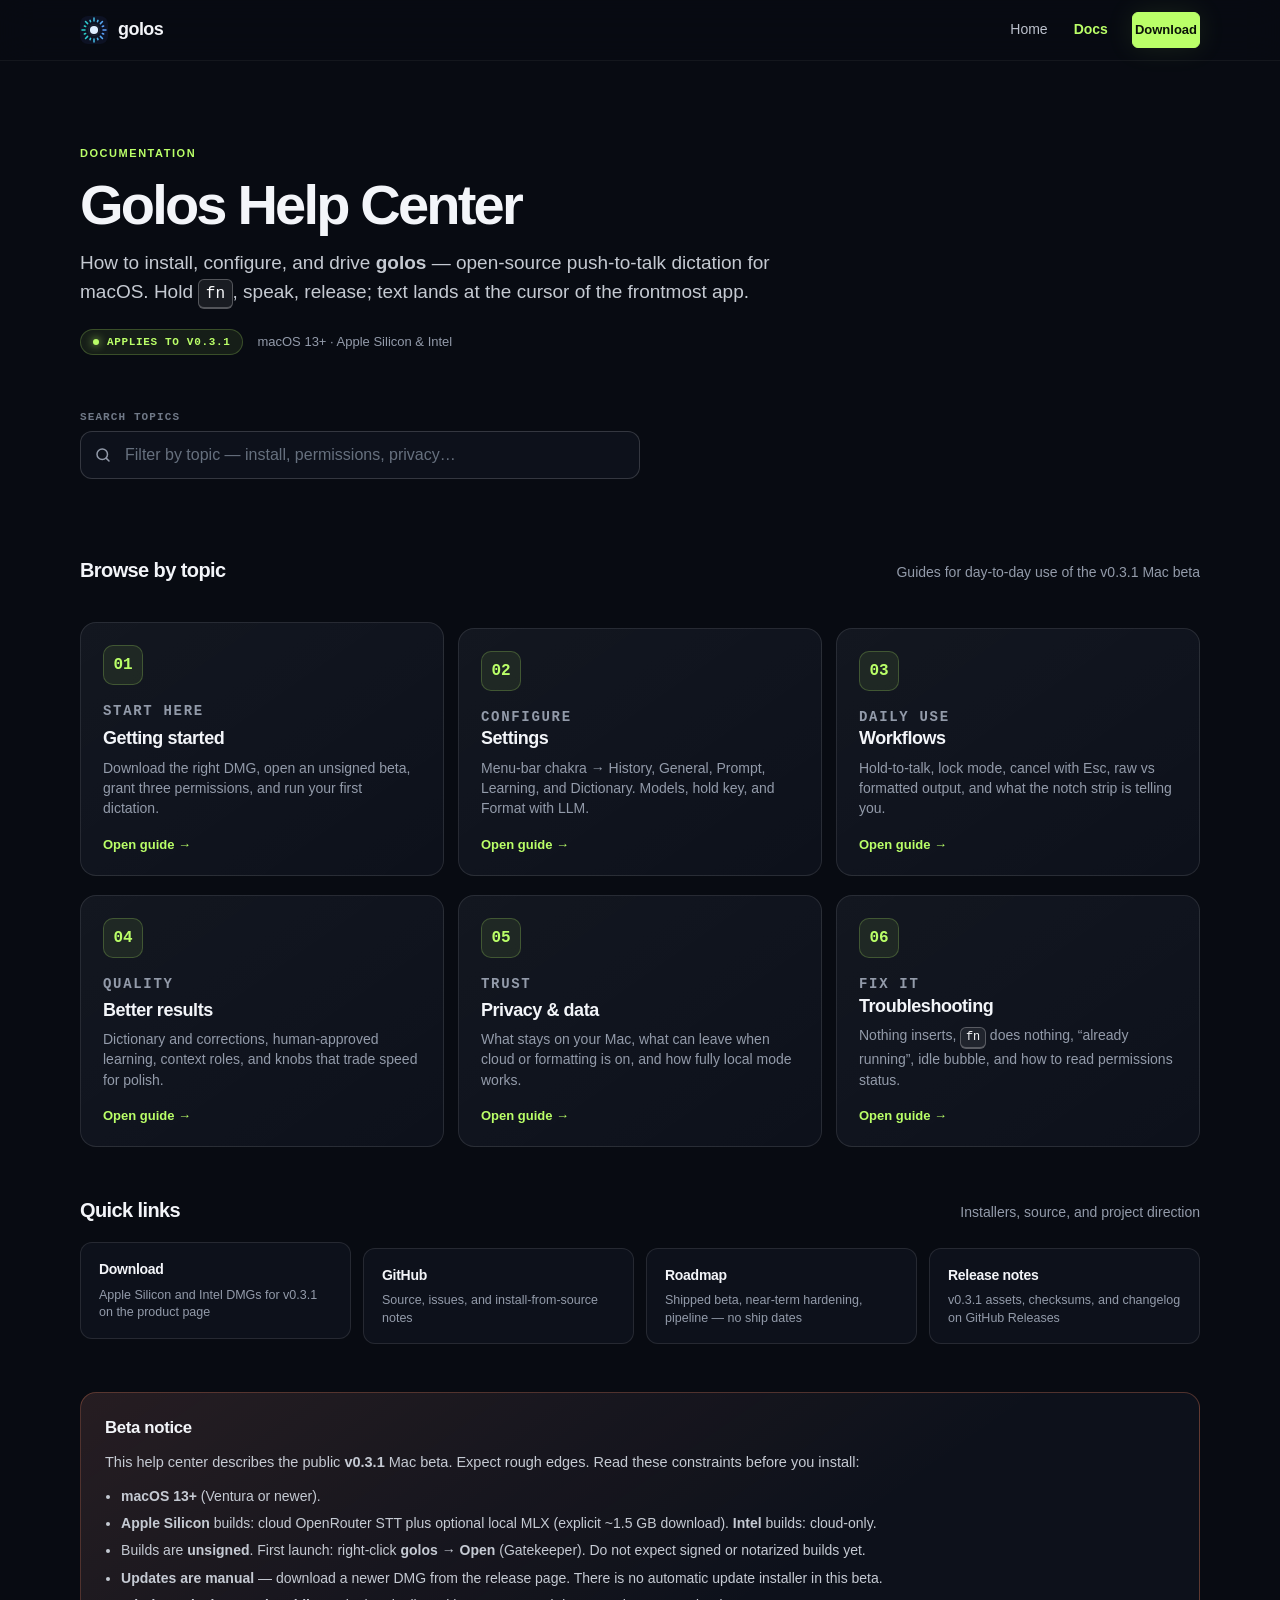
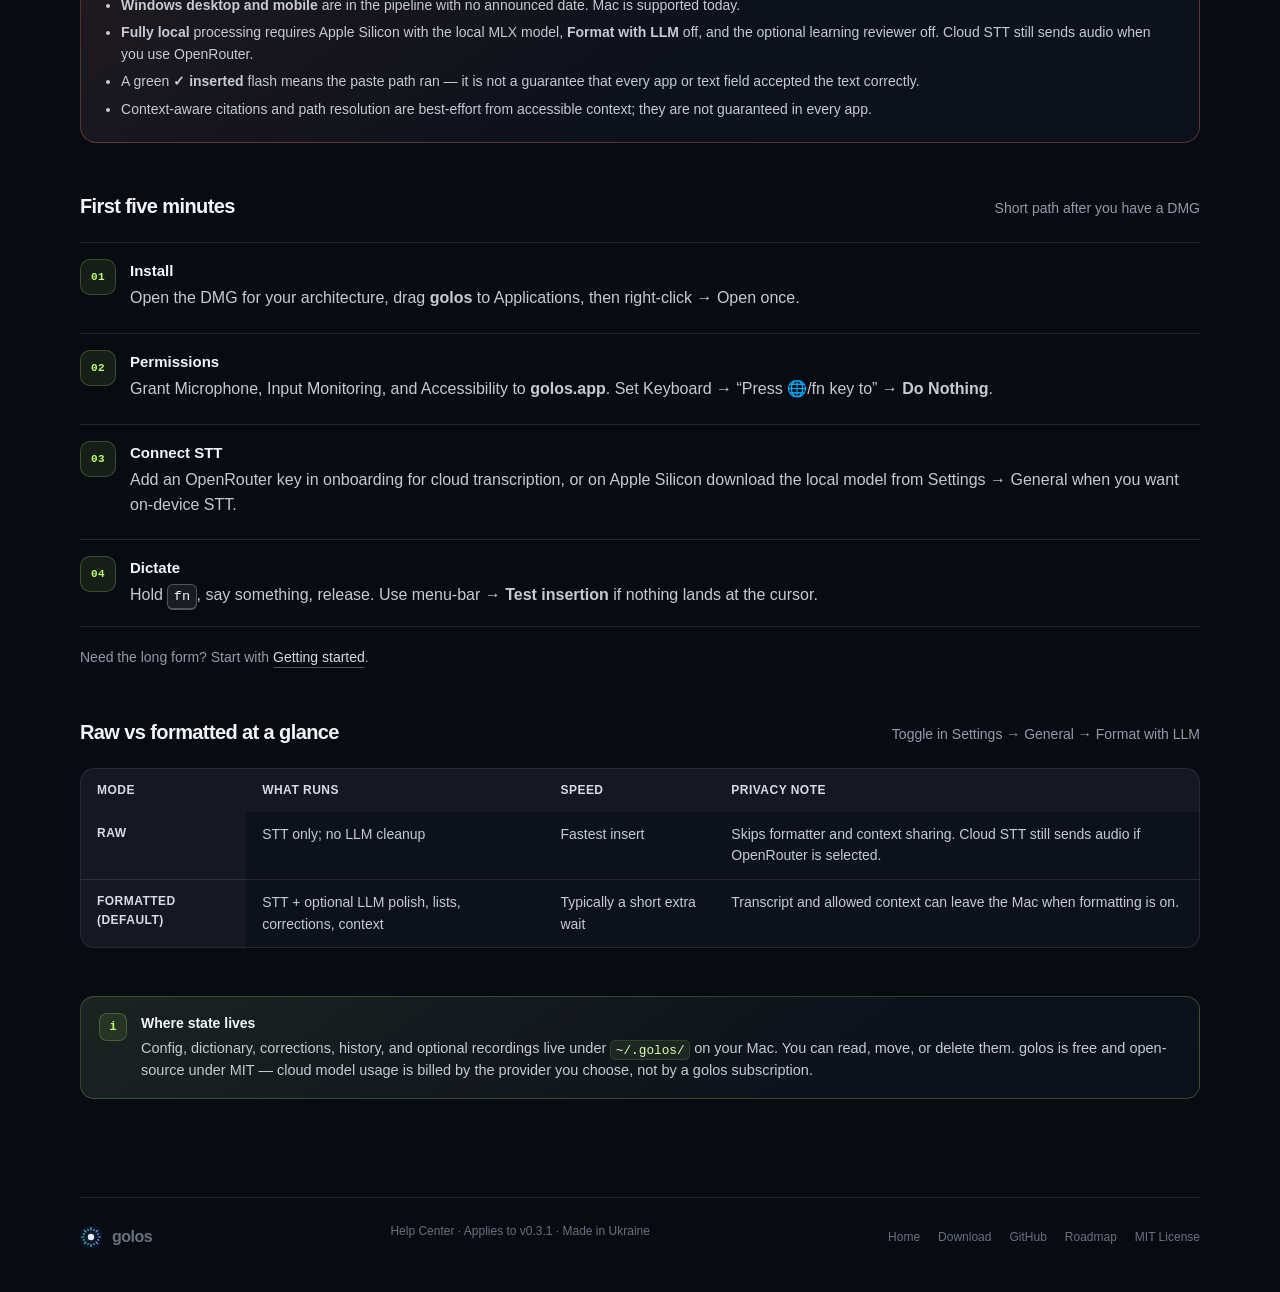
==== site/docs/index.html @ 63638d13 "feat(docs): add public help center landing and shared docs system Add /docs help center with search," ====
<!doctype html>
<html lang="en">
<head>
  <meta charset="utf-8">
  <meta name="viewport" content="width=device-width, initial-scale=1">
  <meta name="description" content="Golos Help Center — getting started, settings, workflows, privacy, and troubleshooting for the open-source macOS dictation app.">
  <meta name="theme-color" content="#080b12">
  <meta property="og:title" content="Golos Help Center">
  <meta property="og:description" content="Docs for golos push-to-talk dictation on macOS: install, permissions, settings, privacy, and troubleshooting.">
  <meta property="og:type" content="website">
  <meta property="og:url" content="https://golos.dopomogai.com/docs/">
  <title>Golos Help Center — docs for v0.3.1</title>
  <link rel="canonical" href="https://golos.dopomogai.com/docs/">
  <link rel="icon" type="image/svg+xml" sizes="any" href="../golos-mark.svg">
  <link rel="stylesheet" href="docs.css">
</head>
<body>
  <a class="skip-link" href="#main">Skip to content</a>

  <header class="docs-nav-shell">
    <nav class="docs-nav" aria-label="Primary navigation">
      <a class="brand" href="https://golos.dopomogai.com/" aria-label="golos home">
        <img class="brand-mark" src="../golos-mark.svg" width="28" height="28" alt="" aria-hidden="true">
        <span>golos</span>
      </a>
      <div class="docs-nav-links">
        <a href="https://golos.dopomogai.com/">Home</a>
        <a href="./" aria-current="page">Docs</a>
        <a class="button button-small" href="https://golos.dopomogai.com/#download">Download</a>
      </div>
    </nav>
  </header>

  <main id="main" class="docs-shell">
    <header class="page-hero">
      <p class="kicker">Documentation</p>
      <h1>Golos Help Center</h1>
      <p class="lede">
        How to install, configure, and drive <strong>golos</strong> — open-source push-to-talk dictation for macOS.
        Hold <kbd>fn</kbd>, speak, release; text lands at the cursor of the frontmost app.
      </p>
      <div class="page-hero-meta">
        <span class="version-badge" title="Documentation applies to this public beta">Applies to v0.3.1</span>
        <span class="muted" style="font-size:13px">macOS 13+ · Apple Silicon &amp; Intel</span>
      </div>
    </header>

    <div class="docs-search" data-docs-search>
      <label class="docs-search-label" for="docs-filter">Search topics</label>
      <div class="docs-search-field">
        <svg viewBox="0 0 24 24" fill="none" stroke="currentColor" stroke-width="2" stroke-linecap="round" stroke-linejoin="round" aria-hidden="true">
          <circle cx="11" cy="11" r="7"></circle>
          <path d="M20 20l-3.5-3.5"></path>
        </svg>
        <input
          id="docs-filter"
          type="search"
          name="q"
          placeholder="Filter by topic — install, permissions, privacy…"
          autocomplete="off"
          spellcheck="false"
          enterkeyhint="search"
        >
        <button type="button" class="docs-search-clear" data-docs-search-clear hidden aria-label="Clear search">
          <span aria-hidden="true">✕</span>
        </button>
      </div>
      <p class="docs-search-status" data-docs-search-status role="status"></p>
    </div>

    <section class="docs-section" aria-labelledby="topics-heading">
      <div class="docs-section-heading">
        <h2 id="topics-heading">Browse by topic</h2>
        <p>Guides for day-to-day use of the v0.3.1 Mac beta</p>
      </div>
      <ul class="docs-cards">
        <li data-docs-item data-docs-keywords="getting started install setup permissions onboarding first run dmg right-click open gatekeeper microphone accessibility input monitoring fn key apple silicon intel">
          <a class="docs-card" href="getting-started/">
            <span class="docs-card-icon" aria-hidden="true">01</span>
            <p class="docs-card-kicker">Start here</p>
            <h3>Getting started</h3>
            <p>Download the right DMG, open an unsigned beta, grant three permissions, and run your first dictation.</p>
            <span class="card-arrow">Open guide →</span>
          </a>
        </li>
        <li data-docs-item data-docs-keywords="settings general history dictionary prompt learning models openrouter mlx format with llm fast mode hold key bubble config">
          <a class="docs-card" href="settings/">
            <span class="docs-card-icon" aria-hidden="true">02</span>
            <p class="docs-card-kicker">Configure</p>
            <h3>Settings</h3>
            <p>Menu-bar chakra → History, General, Prompt, Learning, and Dictionary. Models, hold key, and Format with LLM.</p>
            <span class="card-arrow">Open guide →</span>
          </a>
        </li>
        <li data-docs-item data-docs-keywords="workflows push to talk lock mode hands-free esc cancel raw formatted pipeline insert notch bubble dictation">
          <a class="docs-card" href="workflows/">
            <span class="docs-card-icon" aria-hidden="true">03</span>
            <p class="docs-card-kicker">Daily use</p>
            <h3>Workflows</h3>
            <p>Hold-to-talk, lock mode, cancel with Esc, raw vs formatted output, and what the notch strip is telling you.</p>
            <span class="card-arrow">Open guide →</span>
          </a>
        </li>
        <li data-docs-item data-docs-keywords="better results dictionary corrections learning context citations formatter languages fast mode send audio benchmark">
          <a class="docs-card" href="better-results/">
            <span class="docs-card-icon" aria-hidden="true">04</span>
            <p class="docs-card-kicker">Quality</p>
            <h3>Better results</h3>
            <p>Dictionary and corrections, human-approved learning, context roles, and knobs that trade speed for polish.</p>
            <span class="card-arrow">Open guide →</span>
          </a>
        </li>
        <li data-docs-item data-docs-keywords="privacy data local mlx cloud openrouter recordings history ~/.golos reviewer formatting off fully local">
          <a class="docs-card" href="privacy/">
            <span class="docs-card-icon" aria-hidden="true">05</span>
            <p class="docs-card-kicker">Trust</p>
            <h3>Privacy &amp; data</h3>
            <p>What stays on your Mac, what can leave when cloud or formatting is on, and how fully local mode works.</p>
            <span class="card-arrow">Open guide →</span>
          </a>
        </li>
        <li data-docs-item data-docs-keywords="troubleshooting nothing pasted fn broken already running no bubble permissions logs insertion test gatekeeper">
          <a class="docs-card" href="troubleshooting/">
            <span class="docs-card-icon" aria-hidden="true">06</span>
            <p class="docs-card-kicker">Fix it</p>
            <h3>Troubleshooting</h3>
            <p>Nothing inserts, <kbd>fn</kbd> does nothing, “already running”, idle bubble, and how to read permissions status.</p>
            <span class="card-arrow">Open guide →</span>
          </a>
        </li>
      </ul>
    </section>

    <section class="docs-section" aria-labelledby="quick-heading">
      <div class="docs-section-heading">
        <h2 id="quick-heading">Quick links</h2>
        <p>Installers, source, and project direction</p>
      </div>
      <ul class="quick-links">
        <li>
          <a class="quick-link" href="https://golos.dopomogai.com/#download">
            <strong>Download</strong>
            <span>Apple Silicon and Intel DMGs for v0.3.1 on the product page</span>
          </a>
        </li>
        <li>
          <a class="quick-link" href="https://github.com/Dopomogai/golos" target="_blank" rel="noopener noreferrer">
            <strong>GitHub</strong>
            <span>Source, issues, and install-from-source notes</span>
          </a>
        </li>
        <li>
          <a class="quick-link" href="https://github.com/Dopomogai/golos/blob/main/docs/ROADMAP.md" target="_blank" rel="noopener noreferrer">
            <strong>Roadmap</strong>
            <span>Shipped beta, near-term hardening, pipeline — no ship dates</span>
          </a>
        </li>
        <li>
          <a class="quick-link" href="https://github.com/Dopomogai/golos/releases/latest" target="_blank" rel="noopener noreferrer">
            <strong>Release notes</strong>
            <span>v0.3.1 assets, checksums, and changelog on GitHub Releases</span>
          </a>
        </li>
      </ul>
    </section>

    <section class="docs-section" aria-labelledby="beta-heading">
      <div class="beta-notice" role="note">
        <h2 id="beta-heading">Beta notice</h2>
        <p>
          This help center describes the public <strong>v0.3.1</strong> Mac beta.
          Expect rough edges. Read these constraints before you install:
        </p>
        <ul>
          <li><strong>macOS 13+</strong> (Ventura or newer).</li>
          <li><strong>Apple Silicon</strong> builds: cloud OpenRouter STT plus optional local MLX (explicit ~1.5&nbsp;GB download). <strong>Intel</strong> builds: cloud-only.</li>
          <li>Builds are <strong>unsigned</strong>. First launch: right-click <strong>golos</strong> → <strong>Open</strong> (Gatekeeper). Do not expect signed or notarized builds yet.</li>
          <li><strong>Updates are manual</strong> — download a newer DMG from the release page. There is no automatic update installer in this beta.</li>
          <li><strong>Windows desktop and mobile</strong> are in the pipeline with no announced date. Mac is supported today.</li>
          <li><strong>Fully local</strong> processing requires Apple Silicon with the local MLX model, <strong>Format with LLM</strong> off, and the optional learning reviewer off. Cloud STT still sends audio when you use OpenRouter.</li>
          <li>A green <strong>✓ inserted</strong> flash means the paste path ran — it is not a guarantee that every app or text field accepted the text correctly.</li>
          <li>Context-aware citations and path resolution are best-effort from accessible context; they are not guaranteed in every app.</li>
        </ul>
      </div>
    </section>

    <section class="docs-section" aria-labelledby="first-steps-heading">
      <div class="docs-section-heading">
        <h2 id="first-steps-heading">First five minutes</h2>
        <p>Short path after you have a DMG</p>
      </div>
      <ol class="step-list">
        <li>
          <div>
            <strong class="step-title">Install</strong>
            <p>Open the DMG for your architecture, drag <strong>golos</strong> to Applications, then right-click → Open once.</p>
          </div>
        </li>
        <li>
          <div>
            <strong class="step-title">Permissions</strong>
            <p>Grant Microphone, Input Monitoring, and Accessibility to <strong>golos.app</strong>. Set Keyboard → “Press 🌐/fn key to” → <strong>Do Nothing</strong>.</p>
          </div>
        </li>
        <li>
          <div>
            <strong class="step-title">Connect STT</strong>
            <p>Add an OpenRouter key in onboarding for cloud transcription, or on Apple Silicon download the local model from Settings → General when you want on-device STT.</p>
          </div>
        </li>
        <li>
          <div>
            <strong class="step-title">Dictate</strong>
            <p>Hold <kbd>fn</kbd>, say something, release. Use menu-bar → <strong>Test insertion</strong> if nothing lands at the cursor.</p>
          </div>
        </li>
      </ol>
      <p class="muted" style="margin-top:16px;font-size:14px">
        Need the long form? Start with
        <a class="text-link" href="getting-started/">Getting started</a>.
      </p>
    </section>

    <section class="docs-section" aria-labelledby="modes-heading">
      <div class="docs-section-heading">
        <h2 id="modes-heading">Raw vs formatted at a glance</h2>
        <p>Toggle in Settings → General → Format with LLM</p>
      </div>
      <div class="table-wrap">
        <table class="comparison-table">
          <thead>
            <tr>
              <th scope="col">Mode</th>
              <th scope="col">What runs</th>
              <th scope="col">Speed</th>
              <th scope="col">Privacy note</th>
            </tr>
          </thead>
          <tbody>
            <tr>
              <th scope="row">Raw</th>
              <td>STT only; no LLM cleanup</td>
              <td>Fastest insert</td>
              <td>Skips formatter and context sharing. Cloud STT still sends audio if OpenRouter is selected.</td>
            </tr>
            <tr>
              <th scope="row">Formatted (default)</th>
              <td>STT + optional LLM polish, lists, corrections, context</td>
              <td>Typically a short extra wait</td>
              <td>Transcript and allowed context can leave the Mac when formatting is on.</td>
            </tr>
          </tbody>
        </table>
      </div>
    </section>

    <aside class="callout callout--tip" aria-label="Tip">
      <span class="callout-icon" aria-hidden="true">i</span>
      <div class="callout-body">
        <span class="callout-title">Where state lives</span>
        <p>
          Config, dictionary, corrections, history, and optional recordings live under
          <code>~/.golos/</code> on your Mac. You can read, move, or delete them.
          golos is free and open-source under MIT — cloud model usage is billed by the provider you choose, not by a golos subscription.
        </p>
      </div>
    </aside>
  </main>

  <footer class="docs-footer">
    <a class="brand" href="https://golos.dopomogai.com/">
      <img class="brand-mark" src="../golos-mark.svg" width="22" height="22" alt="" aria-hidden="true">
      <span>golos</span>
    </a>
    <p>Help Center · Applies to v0.3.1 · Made in Ukraine</p>
    <div class="docs-footer-links">
      <a href="https://golos.dopomogai.com/">Home</a>
      <a href="https://golos.dopomogai.com/#download">Download</a>
      <a href="https://github.com/Dopomogai/golos" target="_blank" rel="noopener noreferrer">GitHub</a>
      <a href="https://github.com/Dopomogai/golos/blob/main/docs/ROADMAP.md" target="_blank" rel="noopener noreferrer">Roadmap</a>
      <a href="https://github.com/Dopomogai/golos/blob/main/LICENSE" target="_blank" rel="noopener noreferrer">MIT License</a>
    </div>
  </footer>

  <script src="docs.js"></script>
</body>
</html>
---- site/docs/docs.css ----
/* golos docs visual system — shared by /docs and child help pages */
:root {
  color-scheme: dark;
  --bg: #080b12;
  --surface: #0d111b;
  --surface-2: #121827;
  --surface-3: #161d2c;
  --line: rgba(255, 255, 255, .1);
  --line-strong: rgba(255, 255, 255, .16);
  --text: #f3f5f9;
  --muted: #939baa;
  --muted-2: #707987;
  --lime: #baff68;
  --lime-2: #7ee440;
  --lime-soft: rgba(186, 255, 104, .08);
  --lime-line: rgba(186, 255, 104, .22);
  --blue: #5b8cff;
  --blue-soft: rgba(91, 140, 255, .1);
  --orange: #ff885f;
  --orange-soft: rgba(255, 136, 95, .1);
  --red: #ff6b7a;
  --red-soft: rgba(255, 107, 122, .1);
  --max: 1180px;
  --docs-max: 1120px;
  --article-max: 720px;
  --sidebar-w: 240px;
  --radius: 14px;
  --radius-sm: 10px;
  --focus: 0 0 0 2px var(--bg), 0 0 0 4px var(--lime);
  --font: Inter, ui-sans-serif, -apple-system, BlinkMacSystemFont, "SF Pro Display", "Segoe UI", sans-serif;
  --mono: ui-monospace, SFMono-Regular, Menlo, Consolas, monospace;
}

*, *::before, *::after { box-sizing: border-box; }
html { scroll-behavior: smooth; }
body {
  margin: 0;
  background: var(--bg);
  color: var(--text);
  font-family: var(--font);
  line-height: 1.55;
  min-height: 100vh;
}
img { max-width: 100%; height: auto; display: block; }
a { color: inherit; text-decoration: none; }
button, input { font: inherit; color: inherit; }
p { margin: 0 0 1em; }
p:last-child { margin-bottom: 0; }
ul, ol { margin: 0 0 1em; padding-left: 1.25em; }
ul:last-child, ol:last-child { margin-bottom: 0; }
li + li { margin-top: .35em; }
strong { font-weight: 650; }
code, kbd, samp {
  font-family: var(--mono);
  font-size: .88em;
}
code {
  color: #d8ffac;
  background: rgba(186, 255, 104, .07);
  border: 1px solid rgba(186, 255, 104, .12);
  padding: .12em .35em;
  border-radius: 5px;
}
kbd {
  display: inline-flex;
  align-items: center;
  justify-content: center;
  min-width: 1.6em;
  padding: .08em .4em;
  border: 1px solid rgba(255, 255, 255, .25);
  border-bottom-width: 2px;
  border-radius: 6px;
  background: rgba(255, 255, 255, .07);
  color: #f7f8fa;
  font-size: .85em;
}
pre {
  margin: 0 0 1.25em;
  padding: 16px 18px;
  overflow-x: auto;
  border: 1px solid var(--line);
  border-radius: var(--radius-sm);
  background: var(--surface);
  font-family: var(--mono);
  font-size: 13px;
  line-height: 1.55;
  color: #d7dbe3;
}
pre code {
  border: 0;
  background: transparent;
  padding: 0;
  color: inherit;
  font-size: inherit;
}

/* —— Focus & skip —— */
:focus { outline: none; }
:focus-visible {
  outline: 2px solid var(--lime);
  outline-offset: 3px;
}
.skip-link {
  position: fixed;
  top: 12px;
  left: 12px;
  z-index: 100;
  padding: 10px 14px;
  background: var(--lime);
  color: #071006;
  font-weight: 700;
  border-radius: 8px;
  transform: translateY(-160%);
  transition: transform .15s ease;
}
.skip-link:focus,
.skip-link:focus-visible {
  transform: none;
  outline: 2px solid #fff;
  outline-offset: 2px;
}

/* —— Nav —— */
.docs-nav-shell {
  position: sticky;
  top: 0;
  z-index: 40;
  padding: 12px 24px;
  backdrop-filter: blur(18px);
  background: rgba(8, 11, 18, .78);
  border-bottom: 1px solid rgba(255, 255, 255, .05);
}
.docs-nav {
  max-width: var(--docs-max);
  margin: 0 auto;
  display: flex;
  align-items: center;
  justify-content: space-between;
  gap: 16px;
}
.brand {
  display: inline-flex;
  align-items: center;
  gap: 10px;
  font-size: 18px;
  font-weight: 730;
  letter-spacing: -.03em;
  border-radius: 8px;
}
.brand:hover { color: var(--lime); }
.brand-mark {
  width: 28px;
  height: 28px;
  display: block;
  flex: 0 0 auto;
  border-radius: 8px;
  object-fit: contain;
}
.docs-nav-links {
  display: flex;
  align-items: center;
  gap: 8px 22px;
  color: #bcc2cd;
  font-size: 14px;
}
.docs-nav-links a {
  border-radius: 6px;
  padding: 4px 2px;
}
.docs-nav-links a:hover { color: var(--lime); }
.docs-nav-links a[aria-current="page"] {
  color: var(--lime);
  font-weight: 620;
}
.button {
  display: inline-flex;
  align-items: center;
  justify-content: center;
  gap: 10px;
  min-height: 42px;
  padding: 0 18px;
  border: 1px solid var(--lime);
  border-radius: 10px;
  color: #0a1208;
  background: var(--lime);
  font-weight: 720;
  font-size: 13px;
  box-shadow: 0 0 28px rgba(186, 255, 104, .1);
  transition: transform .2s, background .2s, border-color .2s;
  cursor: pointer;
}
.button:hover {
  transform: translateY(-1px);
  background: #cbff8e;
}
.button-secondary {
  color: var(--text);
  background: transparent;
  box-shadow: none;
  border-color: rgba(255, 255, 255, .22);
}
.button-secondary:hover {
  background: rgba(255, 255, 255, .06);
  color: var(--lime);
  border-color: rgba(186, 255, 104, .45);
}
.button-small {
  min-height: 36px;
  padding: 0 14px;
  border-radius: 9px;
  font-size: 13px;
}
.text-link {
  color: #d7dbe1;
  border-bottom: 1px solid #4a515e;
  padding-bottom: 2px;
  border-radius: 2px;
}
.text-link:hover {
  color: var(--lime);
  border-color: var(--lime);
}

/* —— Layout shells —— */
.docs-shell {
  width: min(calc(100% - 48px), var(--docs-max));
  margin: 0 auto;
  padding: 36px 0 80px;
}
.docs-shell--with-sidebar {
  display: grid;
  grid-template-columns: var(--sidebar-w) minmax(0, 1fr);
  gap: 40px 48px;
  align-items: start;
  padding-top: 28px;
}

/* Sidebar (child article pages) */
.docs-sidebar {
  position: sticky;
  top: 72px;
  max-height: calc(100vh - 96px);
  overflow: auto;
  padding: 4px 4px 24px 0;
  font-size: 13.5px;
}
.docs-sidebar-title {
  margin: 0 0 12px;
  color: var(--muted-2);
  font: 700 10px var(--mono);
  letter-spacing: .14em;
  text-transform: uppercase;
}
.docs-sidebar nav ul {
  list-style: none;
  margin: 0;
  padding: 0;
}
.docs-sidebar nav li + li { margin-top: 2px; }
.docs-sidebar a {
  display: block;
  padding: 8px 12px;
  border-radius: 8px;
  color: #b7bec9;
  line-height: 1.35;
}
.docs-sidebar a:hover {
  color: var(--text);
  background: rgba(255, 255, 255, .04);
}
.docs-sidebar a[aria-current="page"] {
  color: var(--lime);
  background: var(--lime-soft);
  font-weight: 620;
}
.docs-sidebar .sidebar-group {
  margin-top: 18px;
}
.docs-sidebar .sidebar-group > span {
  display: block;
  margin: 0 0 6px 12px;
  color: #626b79;
  font: 650 10px var(--mono);
  letter-spacing: .1em;
  text-transform: uppercase;
}

/* Article body (child pages) */
.docs-article {
  min-width: 0;
  max-width: var(--article-max);
}
.docs-article > :first-child { margin-top: 0; }
.docs-article h1 {
  margin: 0 0 16px;
  font-size: clamp(32px, 5vw, 44px);
  line-height: 1.08;
  letter-spacing: -.04em;
  font-weight: 740;
}
.docs-article h2 {
  margin: 2.2em 0 .7em;
  font-size: 1.35rem;
  letter-spacing: -.03em;
  line-height: 1.2;
  scroll-margin-top: 88px;
}
.docs-article h3 {
  margin: 1.6em 0 .55em;
  font-size: 1.08rem;
  letter-spacing: -.02em;
}
.docs-article p,
.docs-article li {
  color: #c5cad3;
}
.docs-article a:not(.button):not(.card):not(.pager-link) {
  color: #d8ffac;
  text-decoration: underline;
  text-decoration-color: rgba(186, 255, 104, .35);
  text-underline-offset: 2px;
}
.docs-article a:not(.button):not(.card):not(.pager-link):hover {
  color: var(--lime);
  text-decoration-color: var(--lime);
}
.docs-article hr {
  border: 0;
  border-top: 1px solid var(--line);
  margin: 2em 0;
}

/* Landing / page hero */
.page-hero {
  position: relative;
  padding: 48px 0 28px;
  max-width: 720px;
}
.page-hero .kicker,
.kicker {
  color: var(--lime);
  text-transform: uppercase;
  letter-spacing: .14em;
  font-size: 11px;
  font-weight: 760;
  margin: 0 0 14px;
}
.page-hero h1 {
  margin: 0 0 16px;
  font-size: clamp(36px, 6vw, 56px);
  line-height: 1.02;
  letter-spacing: -.05em;
  font-weight: 760;
}
.page-hero .lede,
.lede {
  margin: 0;
  color: #c5cad2;
  font-size: clamp(16px, 2vw, 19px);
  max-width: 38em;
  line-height: 1.5;
}
.page-hero-meta {
  display: flex;
  flex-wrap: wrap;
  align-items: center;
  gap: 10px 14px;
  margin-top: 20px;
}

/* Version badge */
.version-badge {
  display: inline-flex;
  align-items: center;
  gap: 8px;
  padding: 6px 12px;
  border: 1px solid var(--lime-line);
  border-radius: 999px;
  background: var(--lime-soft);
  color: var(--lime);
  font: 700 11px var(--mono);
  letter-spacing: .06em;
  text-transform: uppercase;
  white-space: nowrap;
}
.version-badge::before {
  content: "";
  width: 6px;
  height: 6px;
  border-radius: 50%;
  background: var(--lime);
  box-shadow: 0 0 8px var(--lime);
}

/* Search */
.docs-search {
  margin: 28px 0 8px;
  max-width: 560px;
}
.docs-search-label {
  display: block;
  margin-bottom: 8px;
  color: var(--muted-2);
  font: 650 11px var(--mono);
  letter-spacing: .1em;
  text-transform: uppercase;
}
.docs-search-field {
  position: relative;
  display: flex;
  align-items: center;
}
.docs-search-field svg {
  position: absolute;
  left: 14px;
  width: 18px;
  height: 18px;
  color: var(--muted);
  pointer-events: none;
}
.docs-search input[type="search"] {
  width: 100%;
  min-height: 48px;
  padding: 10px 44px 10px 44px;
  border: 1px solid var(--line-strong);
  border-radius: 12px;
  background: var(--surface);
  color: var(--text);
  appearance: none;
  -webkit-appearance: none;
  transition: border-color .15s, box-shadow .15s;
}
.docs-search input[type="search"]::placeholder {
  color: #66707e;
}
.docs-search input[type="search"]:hover {
  border-color: rgba(255, 255, 255, .22);
}
.docs-search input[type="search"]:focus-visible {
  border-color: rgba(186, 255, 104, .55);
  box-shadow: 0 0 0 3px rgba(186, 255, 104, .12);
  outline: none;
}
.docs-search-clear {
  position: absolute;
  right: 8px;
  min-width: 32px;
  min-height: 32px;
  padding: 0;
  border: 0;
  border-radius: 8px;
  background: transparent;
  color: var(--muted);
  cursor: pointer;
  display: none;
  align-items: center;
  justify-content: center;
}
.docs-search-clear.is-visible { display: inline-flex; }
.docs-search-clear:hover { color: var(--text); background: rgba(255, 255, 255, .06); }
.docs-search-status {
  min-height: 1.4em;
  margin-top: 10px;
  color: var(--muted-2);
  font-size: 13px;
}
.docs-search-status[data-state="empty"] { color: var(--orange); }

/* Topic cards */
.docs-cards {
  display: grid;
  grid-template-columns: repeat(3, 1fr);
  gap: 14px;
  margin: 36px 0;
  list-style: none;
  padding: 0;
}
.docs-card {
  display: flex;
  flex-direction: column;
  align-items: flex-start;
  min-height: 180px;
  padding: 22px 22px 20px;
  border: 1px solid var(--line);
  border-radius: 16px;
  background: linear-gradient(145deg, rgba(255, 255, 255, .025), transparent), var(--surface);
  transition: transform .18s, border-color .18s, background .18s;
  color: inherit;
  text-align: left;
  height: 100%;
}
a.docs-card:hover {
  transform: translateY(-2px);
  border-color: rgba(186, 255, 104, .35);
  background: linear-gradient(145deg, rgba(186, 255, 104, .06), transparent 55%), var(--surface);
}
a.docs-card:focus-visible {
  outline: 2px solid var(--lime);
  outline-offset: 2px;
}
.docs-card-icon {
  display: grid;
  place-items: center;
  width: 40px;
  height: 40px;
  margin-bottom: 16px;
  border-radius: 10px;
  border: 1px solid var(--lime-line);
  background: var(--lime-soft);
  color: var(--lime);
  font-size: 16px;
  font-weight: 700;
  font-family: var(--mono);
}
.docs-card-kicker {
  margin: 0 0 8px;
  color: #69717f;
  font: 650 10px var(--mono);
  letter-spacing: .12em;
  text-transform: uppercase;
}
.docs-card h2,
.docs-card h3 {
  margin: 0 0 8px;
  font-size: 18px;
  letter-spacing: -.025em;
  line-height: 1.25;
  color: var(--text);
}
.docs-card p {
  margin: 0;
  color: var(--muted);
  font-size: 14px;
  line-height: 1.45;
  flex: 1;
}
.docs-card .card-arrow {
  margin-top: 16px;
  color: var(--lime);
  font-size: 13px;
  font-weight: 620;
}
a.docs-card:hover .card-arrow { text-decoration: underline; text-underline-offset: 3px; }

/* Quick links row */
.quick-links {
  display: grid;
  grid-template-columns: repeat(4, 1fr);
  gap: 12px;
  margin: 8px 0 40px;
  list-style: none;
  padding: 0;
}
.quick-link {
  display: flex;
  flex-direction: column;
  gap: 6px;
  padding: 16px 18px;
  border: 1px solid var(--line);
  border-radius: 12px;
  background: var(--surface);
  transition: border-color .15s, background .15s;
}
a.quick-link:hover {
  border-color: rgba(186, 255, 104, .35);
  background: var(--surface-2);
}
.quick-link strong {
  font-size: 14px;
  letter-spacing: -.02em;
}
.quick-link span {
  color: var(--muted);
  font-size: 12.5px;
  line-height: 1.4;
}

/* Section blocks on landing */
.docs-section {
  margin: 48px 0;
}
.docs-section-heading {
  display: flex;
  flex-wrap: wrap;
  align-items: baseline;
  justify-content: space-between;
  gap: 8px 16px;
  margin-bottom: 16px;
}
.docs-section-heading h2 {
  margin: 0;
  font-size: 1.25rem;
  letter-spacing: -.03em;
}
.docs-section-heading p {
  margin: 0;
  color: var(--muted);
  font-size: 14px;
}

/* Callouts */
.callout {
  display: grid;
  grid-template-columns: auto 1fr;
  gap: 12px 14px;
  margin: 1.25em 0;
  padding: 16px 18px;
  border: 1px solid var(--line);
  border-radius: var(--radius);
  background: var(--surface);
  color: #c5cad3;
  font-size: 14.5px;
  line-height: 1.5;
}
.callout-icon {
  display: grid;
  place-items: center;
  width: 28px;
  height: 28px;
  border-radius: 8px;
  font: 700 12px var(--mono);
  flex-shrink: 0;
}
.callout-body > :first-child { margin-top: 0; }
.callout-body > :last-child { margin-bottom: 0; }
.callout-title {
  display: block;
  margin-bottom: 4px;
  color: var(--text);
  font-weight: 680;
  font-size: 14px;
}
.callout--note {
  border-color: rgba(91, 140, 255, .28);
  background: linear-gradient(145deg, var(--blue-soft), transparent 70%), var(--surface);
}
.callout--note .callout-icon {
  color: var(--blue);
  background: var(--blue-soft);
  border: 1px solid rgba(91, 140, 255, .3);
}
.callout--tip {
  border-color: var(--lime-line);
  background: linear-gradient(145deg, var(--lime-soft), transparent 70%), var(--surface);
}
.callout--tip .callout-icon {
  color: var(--lime);
  background: var(--lime-soft);
  border: 1px solid var(--lime-line);
}
.callout--warning {
  border-color: rgba(255, 136, 95, .35);
  background: linear-gradient(145deg, var(--orange-soft), transparent 70%), var(--surface);
}
.callout--warning .callout-icon {
  color: var(--orange);
  background: var(--orange-soft);
  border: 1px solid rgba(255, 136, 95, .35);
}
.callout--danger {
  border-color: rgba(255, 107, 122, .35);
  background: linear-gradient(145deg, var(--red-soft), transparent 70%), var(--surface);
}
.callout--danger .callout-icon {
  color: var(--red);
  background: var(--red-soft);
  border: 1px solid rgba(255, 107, 122, .35);
}
.callout--beta {
  border-color: rgba(255, 136, 95, .3);
  background: linear-gradient(145deg, var(--orange-soft), transparent 65%), var(--surface);
}

/* Step list */
.step-list {
  list-style: none;
  margin: 1.25em 0;
  padding: 0;
  counter-reset: docs-step;
}
.step-list > li {
  position: relative;
  display: grid;
  grid-template-columns: 36px 1fr;
  gap: 12px 14px;
  padding: 16px 0 16px 0;
  border-top: 1px solid var(--line);
  counter-increment: docs-step;
  color: #c5cad3;
}
.step-list > li:last-child { border-bottom: 1px solid var(--line); }
.step-list > li::before {
  content: counter(docs-step, decimal-leading-zero);
  display: grid;
  place-items: center;
  width: 36px;
  height: 36px;
  border-radius: 10px;
  border: 1px solid var(--lime-line);
  background: var(--lime-soft);
  color: var(--lime);
  font: 700 11px var(--mono);
  letter-spacing: .04em;
}
.step-list h3,
.step-list strong.step-title {
  display: block;
  margin: 0 0 4px;
  color: var(--text);
  font-size: 15px;
  font-weight: 680;
}

/* Comparison table */
.table-wrap {
  margin: 1.25em 0;
  overflow-x: auto;
  border: 1px solid var(--line);
  border-radius: var(--radius);
  background: var(--surface);
}
.comparison-table {
  width: 100%;
  border-collapse: collapse;
  font-size: 14px;
  min-width: 480px;
}
.comparison-table th,
.comparison-table td {
  padding: 12px 16px;
  text-align: left;
  border-bottom: 1px solid var(--line);
  vertical-align: top;
}
.comparison-table th {
  background: rgba(255, 255, 255, .03);
  color: #d7dbe3;
  font-weight: 650;
  font-size: 12px;
  letter-spacing: .04em;
  text-transform: uppercase;
}
.comparison-table td { color: #c5cad3; }
.comparison-table tr:last-child th,
.comparison-table tr:last-child td { border-bottom: 0; }
.comparison-table tbody tr:hover td {
  background: rgba(255, 255, 255, .02);
}

/* Screenshot frame */
.screenshot-frame {
  margin: 1.4em 0;
  border: 1px solid var(--line);
  border-radius: 16px;
  background: radial-gradient(circle at 50% 0%, rgba(91, 140, 255, .08), transparent 50%), var(--surface);
  overflow: hidden;
  box-shadow: 0 20px 50px rgba(0, 0, 0, .25);
}
.screenshot-frame-chrome {
  display: flex;
  align-items: center;
  gap: 8px;
  padding: 12px 14px;
  border-bottom: 1px solid var(--line);
  background: rgba(0, 0, 0, .2);
}
.screenshot-frame-chrome i {
  width: 9px;
  height: 9px;
  border-radius: 50%;
  background: #3a4150;
}
.screenshot-frame-chrome span {
  margin-left: 6px;
  color: var(--muted-2);
  font: 12px var(--mono);
}
.screenshot-frame img,
.screenshot-frame .screenshot-placeholder {
  display: block;
  width: 100%;
}
.screenshot-placeholder {
  min-height: 180px;
  display: grid;
  place-items: center;
  padding: 40px 24px;
  color: var(--muted-2);
  font-size: 13px;
  text-align: center;
}
.screenshot-caption {
  margin: 8px 0 0;
  color: var(--muted-2);
  font-size: 13px;
  text-align: center;
}

/* Generic content cards (non-link) */
.card-grid {
  display: grid;
  grid-template-columns: repeat(2, 1fr);
  gap: 12px;
  margin: 1.25em 0;
}
.content-card {
  padding: 18px 20px;
  border: 1px solid var(--line);
  border-radius: var(--radius);
  background: var(--surface);
}
.content-card h3 {
  margin: 0 0 8px;
  font-size: 15px;
  letter-spacing: -.02em;
}
.content-card p {
  margin: 0;
  color: var(--muted);
  font-size: 14px;
}

/* Previous / next */
.docs-pager {
  display: grid;
  grid-template-columns: 1fr 1fr;
  gap: 12px;
  margin-top: 48px;
  padding-top: 24px;
  border-top: 1px solid var(--line);
}
.pager-link {
  display: flex;
  flex-direction: column;
  gap: 6px;
  padding: 16px 18px;
  border: 1px solid var(--line);
  border-radius: 12px;
  background: var(--surface);
  transition: border-color .15s, background .15s;
  min-width: 0;
}
.pager-link:hover {
  border-color: rgba(186, 255, 104, .35);
  background: var(--surface-2);
}
.pager-link--next { text-align: right; align-items: flex-end; }
.pager-link .pager-dir {
  color: var(--muted-2);
  font: 650 10px var(--mono);
  letter-spacing: .12em;
  text-transform: uppercase;
}
.pager-link .pager-title {
  color: var(--text);
  font-weight: 650;
  font-size: 15px;
  letter-spacing: -.02em;
}
.pager-link:hover .pager-title { color: var(--lime); }

/* Filter / hide helpers for search */
[data-docs-item][hidden],
.is-filtered-out {
  display: none !important;
}

/* Beta notice block */
.beta-notice {
  margin: 8px 0 0;
  padding: 22px 24px;
  border: 1px solid rgba(255, 136, 95, .28);
  border-radius: 16px;
  background: linear-gradient(145deg, var(--orange-soft), transparent 60%), var(--surface);
}
.beta-notice h2 {
  margin: 0 0 10px;
  font-size: 1.05rem;
  letter-spacing: -.02em;
}
.beta-notice p {
  margin: 0 0 12px;
  color: #c5cad3;
  font-size: 14.5px;
}
.beta-notice ul {
  margin: 0;
  padding-left: 1.15em;
  color: #c5cad3;
  font-size: 14px;
}
.beta-notice li + li { margin-top: .4em; }

/* Footer */
.docs-footer {
  width: min(calc(100% - 48px), var(--docs-max));
  margin: 0 auto;
  padding: 24px 0 40px;
  border-top: 1px solid var(--line);
  display: flex;
  flex-wrap: wrap;
  align-items: center;
  justify-content: space-between;
  gap: 16px;
  color: #69717f;
  font-size: 12px;
}
.docs-footer .brand { font-size: 16px; }
.docs-footer .brand-mark { width: 22px; height: 22px; border-radius: 6px; }
.docs-footer-links {
  display: flex;
  flex-wrap: wrap;
  gap: 8px 18px;
  justify-content: center;
}
.docs-footer a:hover { color: var(--lime); }

/* Utility */
.muted { color: var(--muted); }
.sr-only {
  position: absolute;
  width: 1px;
  height: 1px;
  padding: 0;
  margin: -1px;
  overflow: hidden;
  clip: rect(0, 0, 0, 0);
  white-space: nowrap;
  border: 0;
}

/* Responsive */
@media (max-width: 960px) {
  .docs-cards { grid-template-columns: repeat(2, 1fr); }
  .quick-links { grid-template-columns: 1fr 1fr; }
  .docs-shell--with-sidebar {
    grid-template-columns: 1fr;
    gap: 20px;
  }
  .docs-sidebar {
    position: static;
    max-height: none;
    padding: 0 0 8px;
    border-bottom: 1px solid var(--line);
    margin-bottom: 8px;
  }
  .docs-sidebar nav ul {
    display: flex;
    flex-wrap: wrap;
    gap: 4px;
  }
  .docs-sidebar a { padding: 7px 10px; }
}

@media (max-width: 650px) {
  .docs-nav-shell { padding-inline: 16px; }
  .docs-nav-links a:not(.button) { display: none; }
  .docs-shell,
  .docs-footer {
    width: min(calc(100% - 32px), var(--docs-max));
  }
  .docs-shell { padding: 24px 0 56px; }
  .page-hero { padding-top: 28px; }
  .docs-cards { grid-template-columns: 1fr; }
  .docs-card { min-height: 0; }
  .quick-links { grid-template-columns: 1fr; }
  .card-grid { grid-template-columns: 1fr; }
  .docs-pager { grid-template-columns: 1fr; }
  .pager-link--next { text-align: left; align-items: flex-start; }
  .docs-footer {
    flex-direction: column;
    text-align: center;
    padding-block: 28px;
  }
  .button:hover { transform: none; }
  a.docs-card:hover { transform: none; }
}

@media (prefers-reduced-motion: reduce) {
  html { scroll-behavior: auto; }
  *, *::before, *::after {
    animation-duration: .001ms !important;
    animation-iteration-count: 1 !important;
    transition-duration: .001ms !important;
  }
  .button:hover,
  a.docs-card:hover { transform: none; }
}
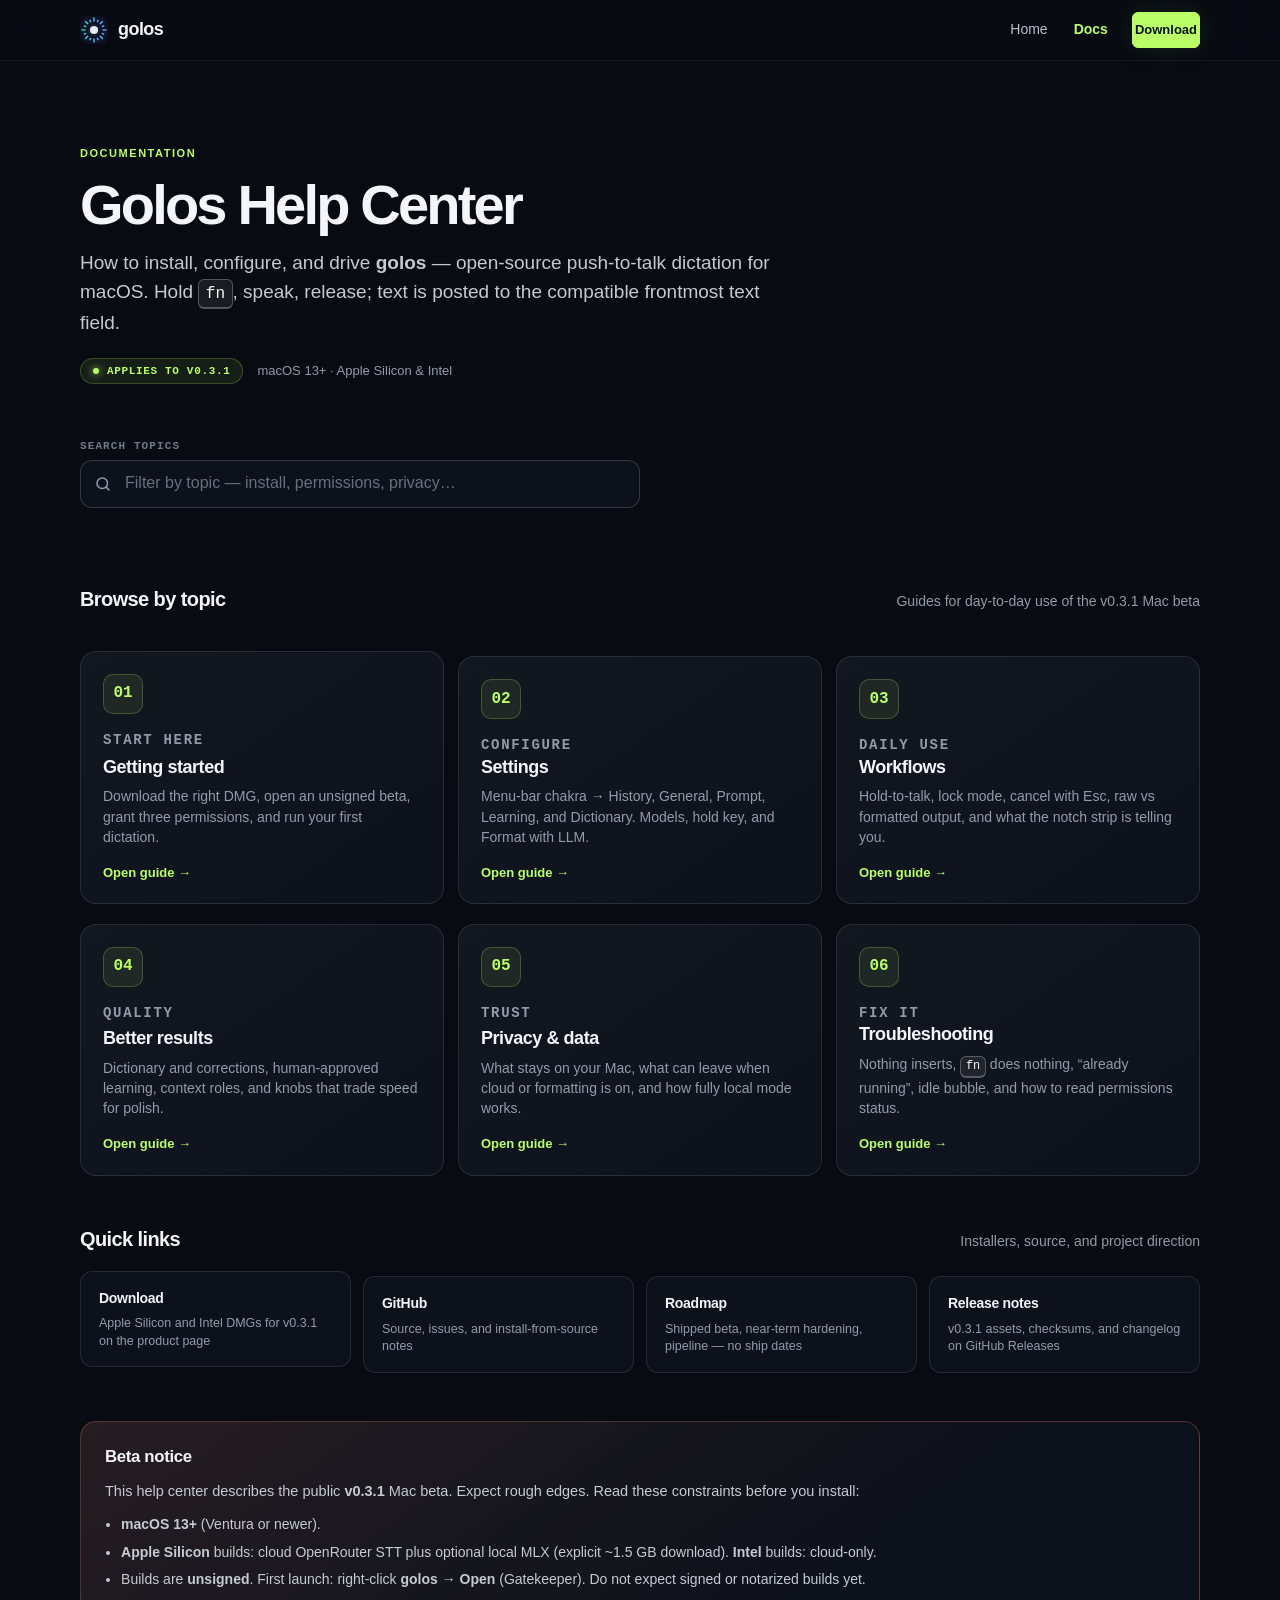
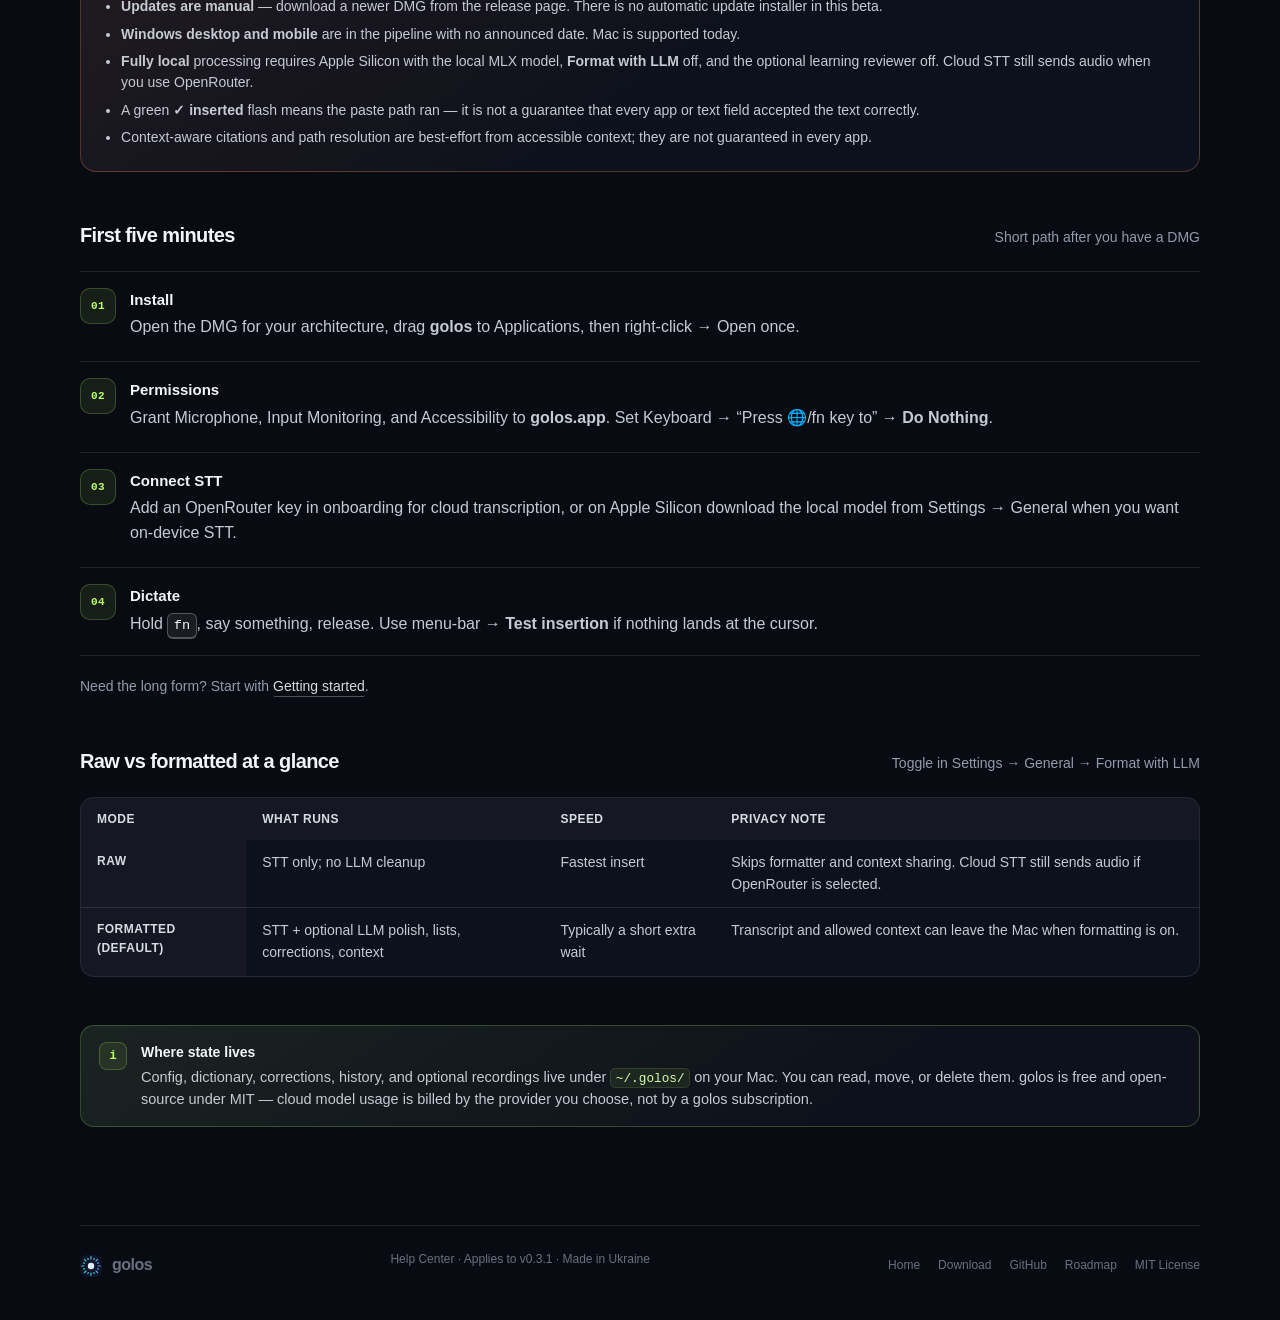
==== commit 5948ca0e: "docs(help): qualify compatible text fields" ====
--- a/site/docs/index.html
+++ b/site/docs/index.html
@@ -37,7 +37,7 @@
       <h1>Golos Help Center</h1>
       <p class="lede">
         How to install, configure, and drive <strong>golos</strong> — open-source push-to-talk dictation for macOS.
-        Hold <kbd>fn</kbd>, speak, release; text lands at the cursor of the frontmost app.
+        Hold <kbd>fn</kbd>, speak, release; text is posted to the compatible frontmost text field.
       </p>
       <div class="page-hero-meta">
         <span class="version-badge" title="Documentation applies to this public beta">Applies to v0.3.1</span>
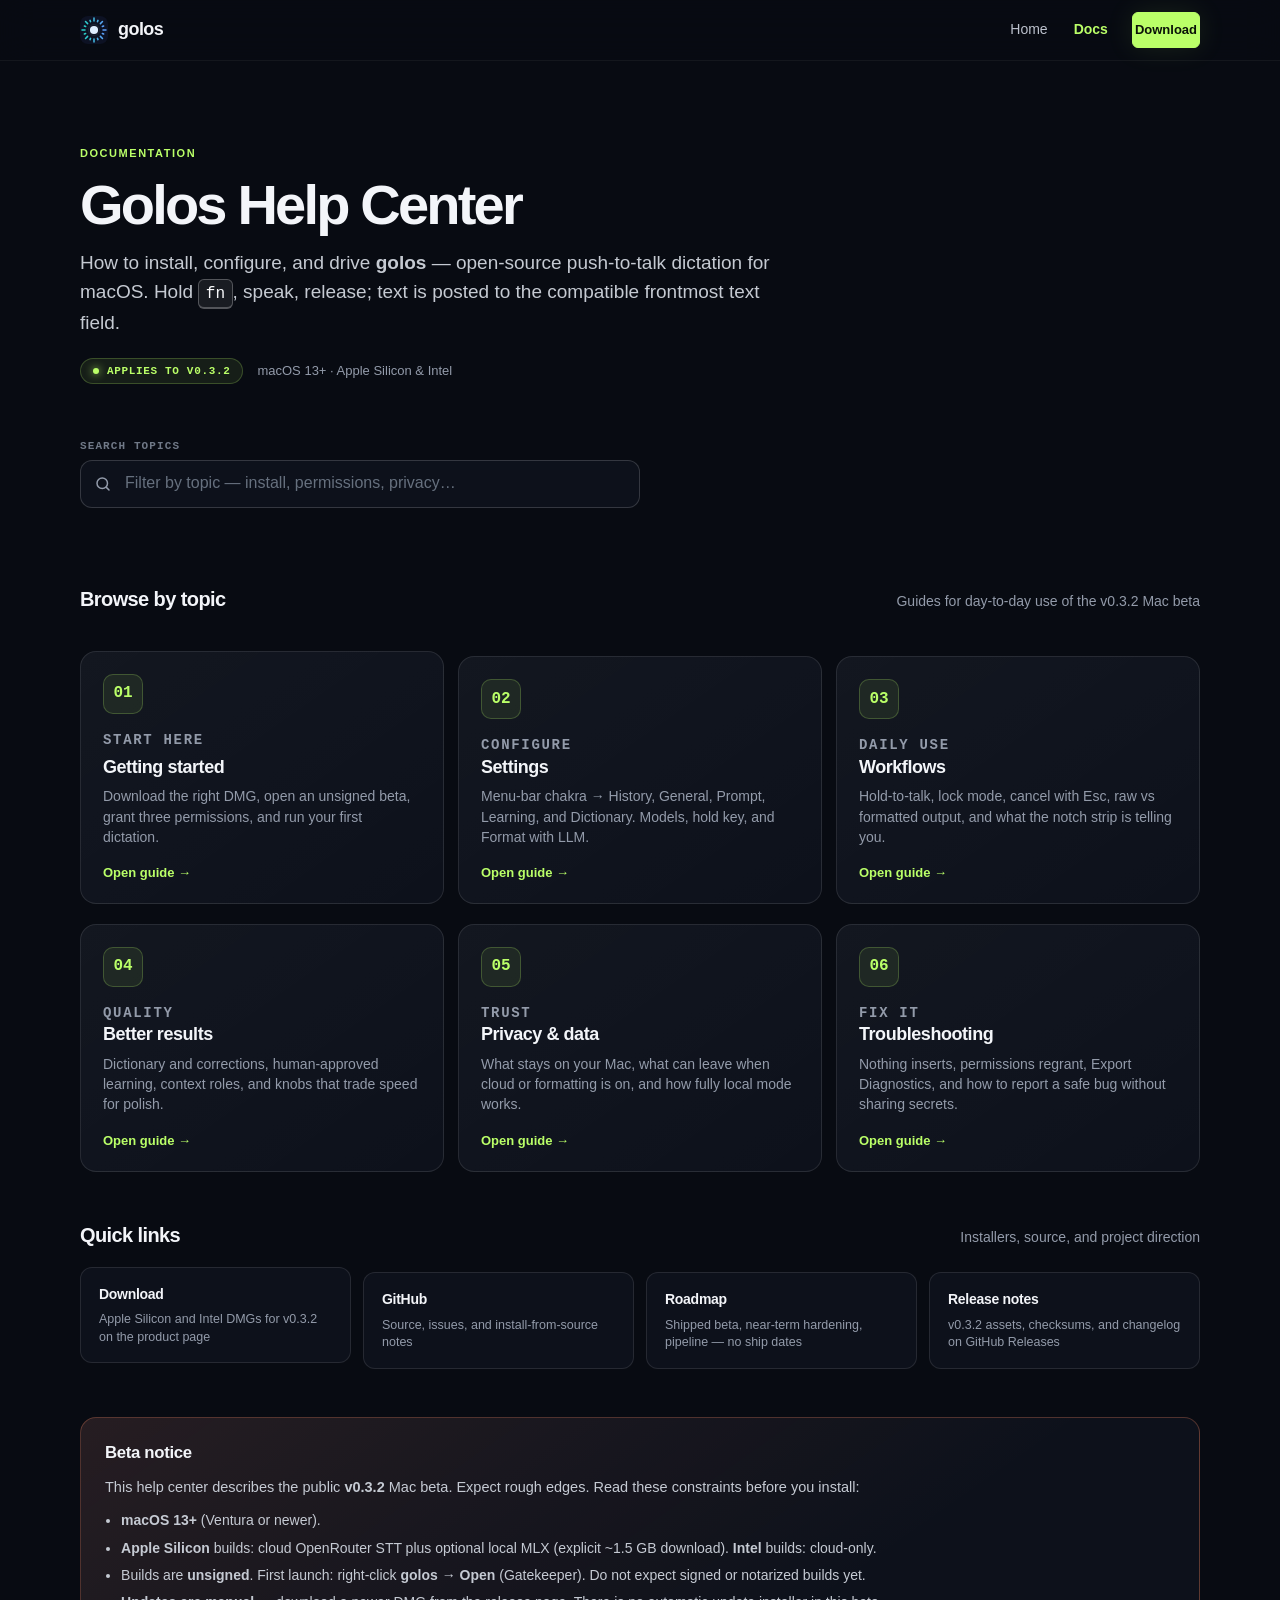
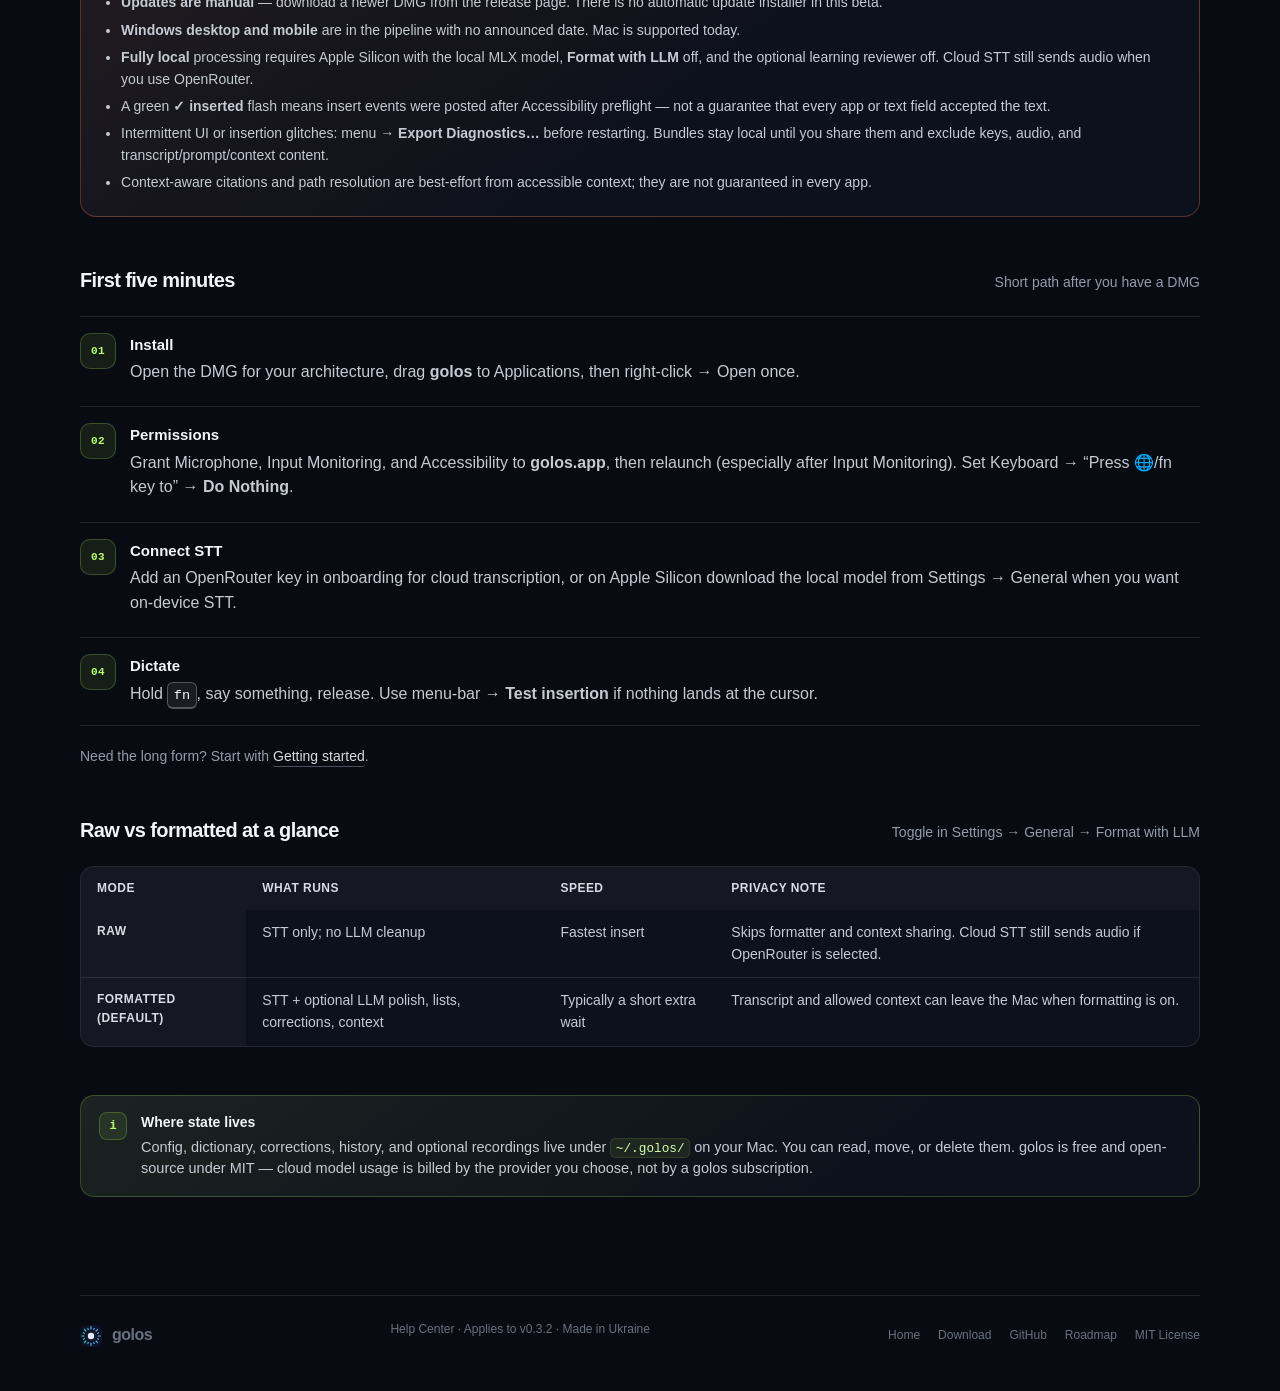
==== commit 7ddbfe2b: "docs(site): publish v0.3.2 labels, diagnostics, and permissions guidance Bump public DMG links and r" ====
--- a/site/docs/index.html
+++ b/site/docs/index.html
@@ -9,7 +9,7 @@
   <meta property="og:description" content="Docs for golos push-to-talk dictation on macOS: install, permissions, settings, privacy, and troubleshooting.">
   <meta property="og:type" content="website">
   <meta property="og:url" content="https://golos.dopomogai.com/docs/">
-  <title>Golos Help Center — docs for v0.3.1</title>
+  <title>Golos Help Center — docs for v0.3.2</title>
   <link rel="canonical" href="https://golos.dopomogai.com/docs/">
   <link rel="icon" type="image/svg+xml" sizes="any" href="../golos-mark.svg">
   <link rel="stylesheet" href="docs.css">
@@ -40,7 +40,7 @@
         Hold <kbd>fn</kbd>, speak, release; text is posted to the compatible frontmost text field.
       </p>
       <div class="page-hero-meta">
-        <span class="version-badge" title="Documentation applies to this public beta">Applies to v0.3.1</span>
+        <span class="version-badge" title="Documentation applies to this public beta">Applies to v0.3.2</span>
         <span class="muted" style="font-size:13px">macOS 13+ · Apple Silicon &amp; Intel</span>
       </div>
     </header>
@@ -71,7 +71,7 @@
     <section class="docs-section" aria-labelledby="topics-heading">
       <div class="docs-section-heading">
         <h2 id="topics-heading">Browse by topic</h2>
-        <p>Guides for day-to-day use of the v0.3.1 Mac beta</p>
+        <p>Guides for day-to-day use of the v0.3.2 Mac beta</p>
       </div>
       <ul class="docs-cards">
         <li data-docs-item data-docs-keywords="getting started install setup permissions onboarding first run dmg right-click open gatekeeper microphone accessibility input monitoring fn key apple silicon intel">
@@ -119,12 +119,12 @@
             <span class="card-arrow">Open guide →</span>
           </a>
         </li>
-        <li data-docs-item data-docs-keywords="troubleshooting nothing pasted fn broken already running no bubble permissions logs insertion test gatekeeper">
+        <li data-docs-item data-docs-keywords="troubleshooting nothing pasted fn broken already running no bubble permissions logs insertion test gatekeeper export diagnostics accessibility preflight">
           <a class="docs-card" href="troubleshooting/">
             <span class="docs-card-icon" aria-hidden="true">06</span>
             <p class="docs-card-kicker">Fix it</p>
             <h3>Troubleshooting</h3>
-            <p>Nothing inserts, <kbd>fn</kbd> does nothing, “already running”, idle bubble, and how to read permissions status.</p>
+            <p>Nothing inserts, permissions regrant, Export Diagnostics, and how to report a safe bug without sharing secrets.</p>
             <span class="card-arrow">Open guide →</span>
           </a>
         </li>
@@ -140,7 +140,7 @@
         <li>
           <a class="quick-link" href="https://golos.dopomogai.com/#download">
             <strong>Download</strong>
-            <span>Apple Silicon and Intel DMGs for v0.3.1 on the product page</span>
+            <span>Apple Silicon and Intel DMGs for v0.3.2 on the product page</span>
           </a>
         </li>
         <li>
@@ -158,7 +158,7 @@
         <li>
           <a class="quick-link" href="https://github.com/Dopomogai/golos/releases/latest" target="_blank" rel="noopener noreferrer">
             <strong>Release notes</strong>
-            <span>v0.3.1 assets, checksums, and changelog on GitHub Releases</span>
+            <span>v0.3.2 assets, checksums, and changelog on GitHub Releases</span>
           </a>
         </li>
       </ul>
@@ -168,7 +168,7 @@
       <div class="beta-notice" role="note">
         <h2 id="beta-heading">Beta notice</h2>
         <p>
-          This help center describes the public <strong>v0.3.1</strong> Mac beta.
+          This help center describes the public <strong>v0.3.2</strong> Mac beta.
           Expect rough edges. Read these constraints before you install:
         </p>
         <ul>
@@ -178,7 +178,8 @@
           <li><strong>Updates are manual</strong> — download a newer DMG from the release page. There is no automatic update installer in this beta.</li>
           <li><strong>Windows desktop and mobile</strong> are in the pipeline with no announced date. Mac is supported today.</li>
           <li><strong>Fully local</strong> processing requires Apple Silicon with the local MLX model, <strong>Format with LLM</strong> off, and the optional learning reviewer off. Cloud STT still sends audio when you use OpenRouter.</li>
-          <li>A green <strong>✓ inserted</strong> flash means the paste path ran — it is not a guarantee that every app or text field accepted the text correctly.</li>
+          <li>A green <strong>✓ inserted</strong> flash means insert events were posted after Accessibility preflight — not a guarantee that every app or text field accepted the text.</li>
+          <li>Intermittent UI or insertion glitches: menu → <strong>Export Diagnostics…</strong> before restarting. Bundles stay local until you share them and exclude keys, audio, and transcript/prompt/context content.</li>
           <li>Context-aware citations and path resolution are best-effort from accessible context; they are not guaranteed in every app.</li>
         </ul>
       </div>
@@ -199,7 +200,7 @@
         <li>
           <div>
             <strong class="step-title">Permissions</strong>
-            <p>Grant Microphone, Input Monitoring, and Accessibility to <strong>golos.app</strong>. Set Keyboard → “Press 🌐/fn key to” → <strong>Do Nothing</strong>.</p>
+            <p>Grant Microphone, Input Monitoring, and Accessibility to <strong>golos.app</strong>, then relaunch (especially after Input Monitoring). Set Keyboard → “Press 🌐/fn key to” → <strong>Do Nothing</strong>.</p>
           </div>
         </li>
         <li>
@@ -272,7 +273,7 @@
       <img class="brand-mark" src="../golos-mark.svg" width="22" height="22" alt="" aria-hidden="true">
       <span>golos</span>
     </a>
-    <p>Help Center · Applies to v0.3.1 · Made in Ukraine</p>
+    <p>Help Center · Applies to v0.3.2 · Made in Ukraine</p>
     <div class="docs-footer-links">
       <a href="https://golos.dopomogai.com/">Home</a>
       <a href="https://golos.dopomogai.com/#download">Download</a>
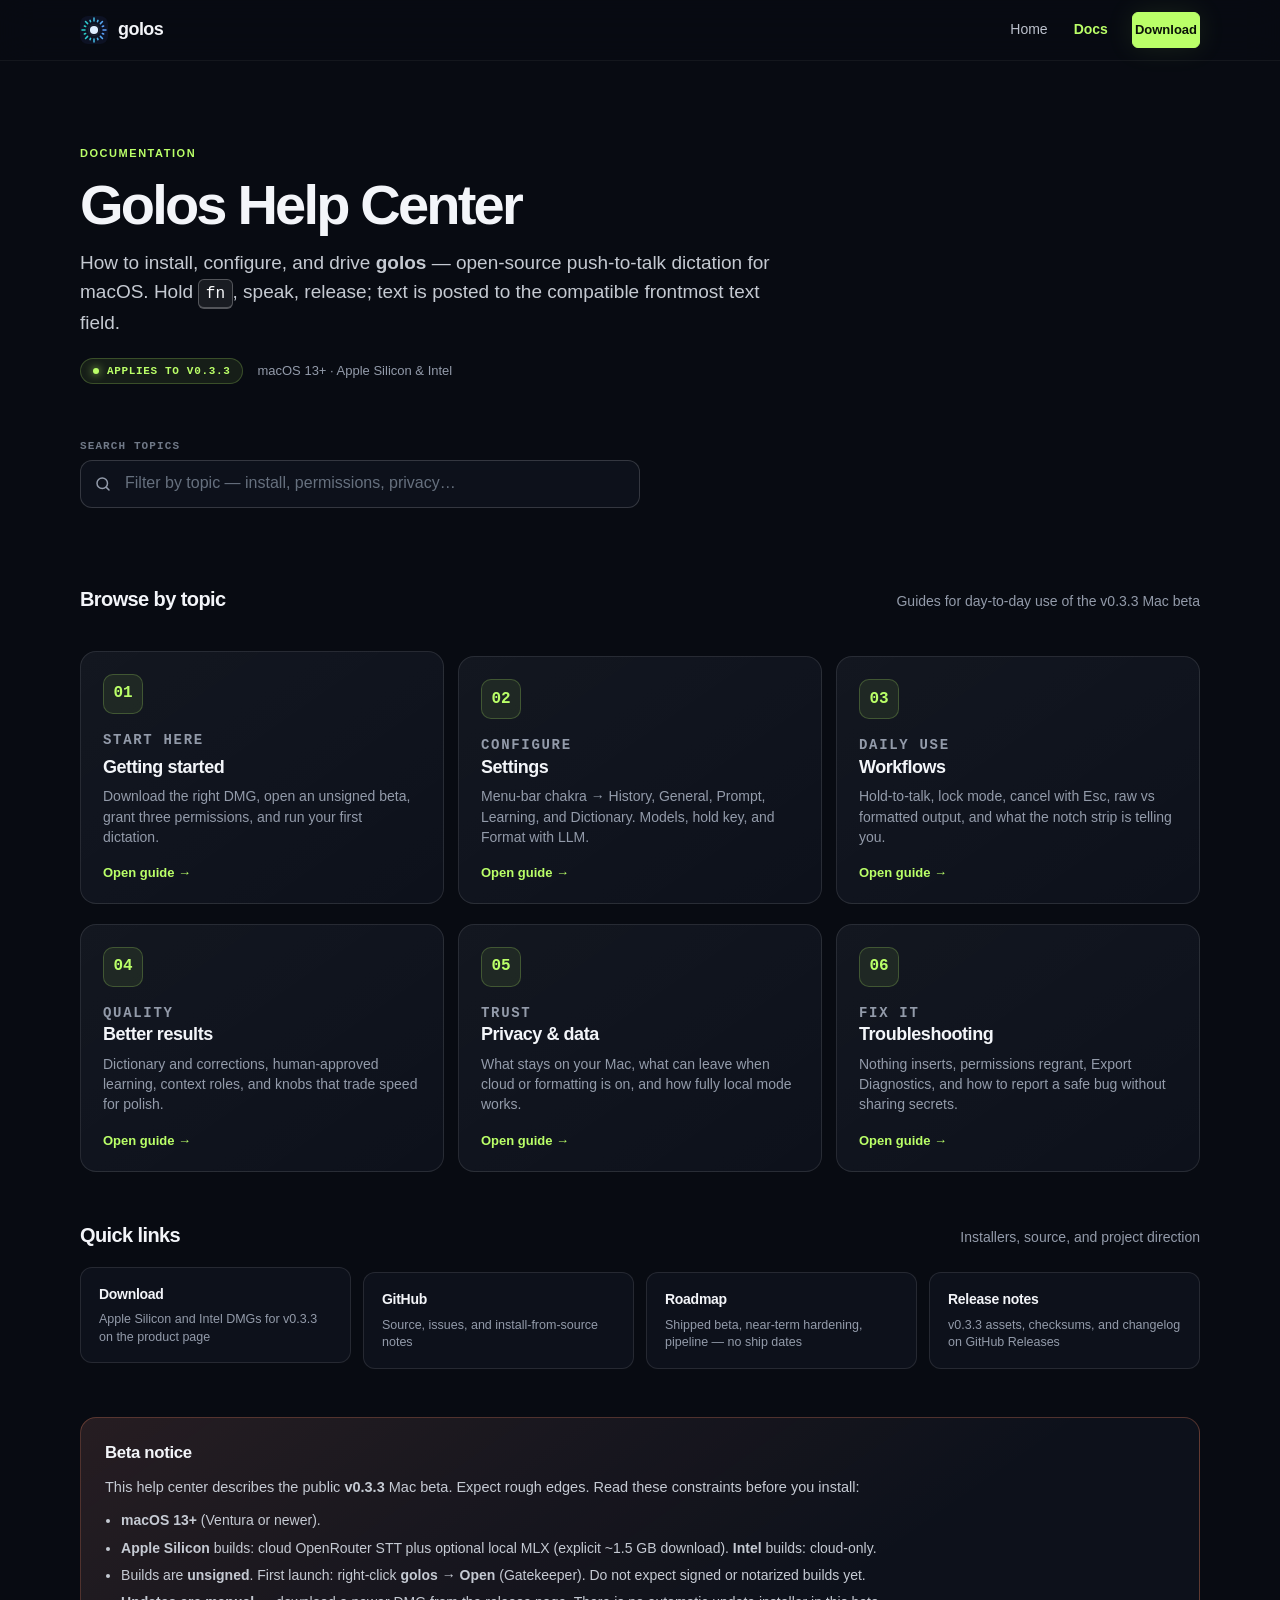
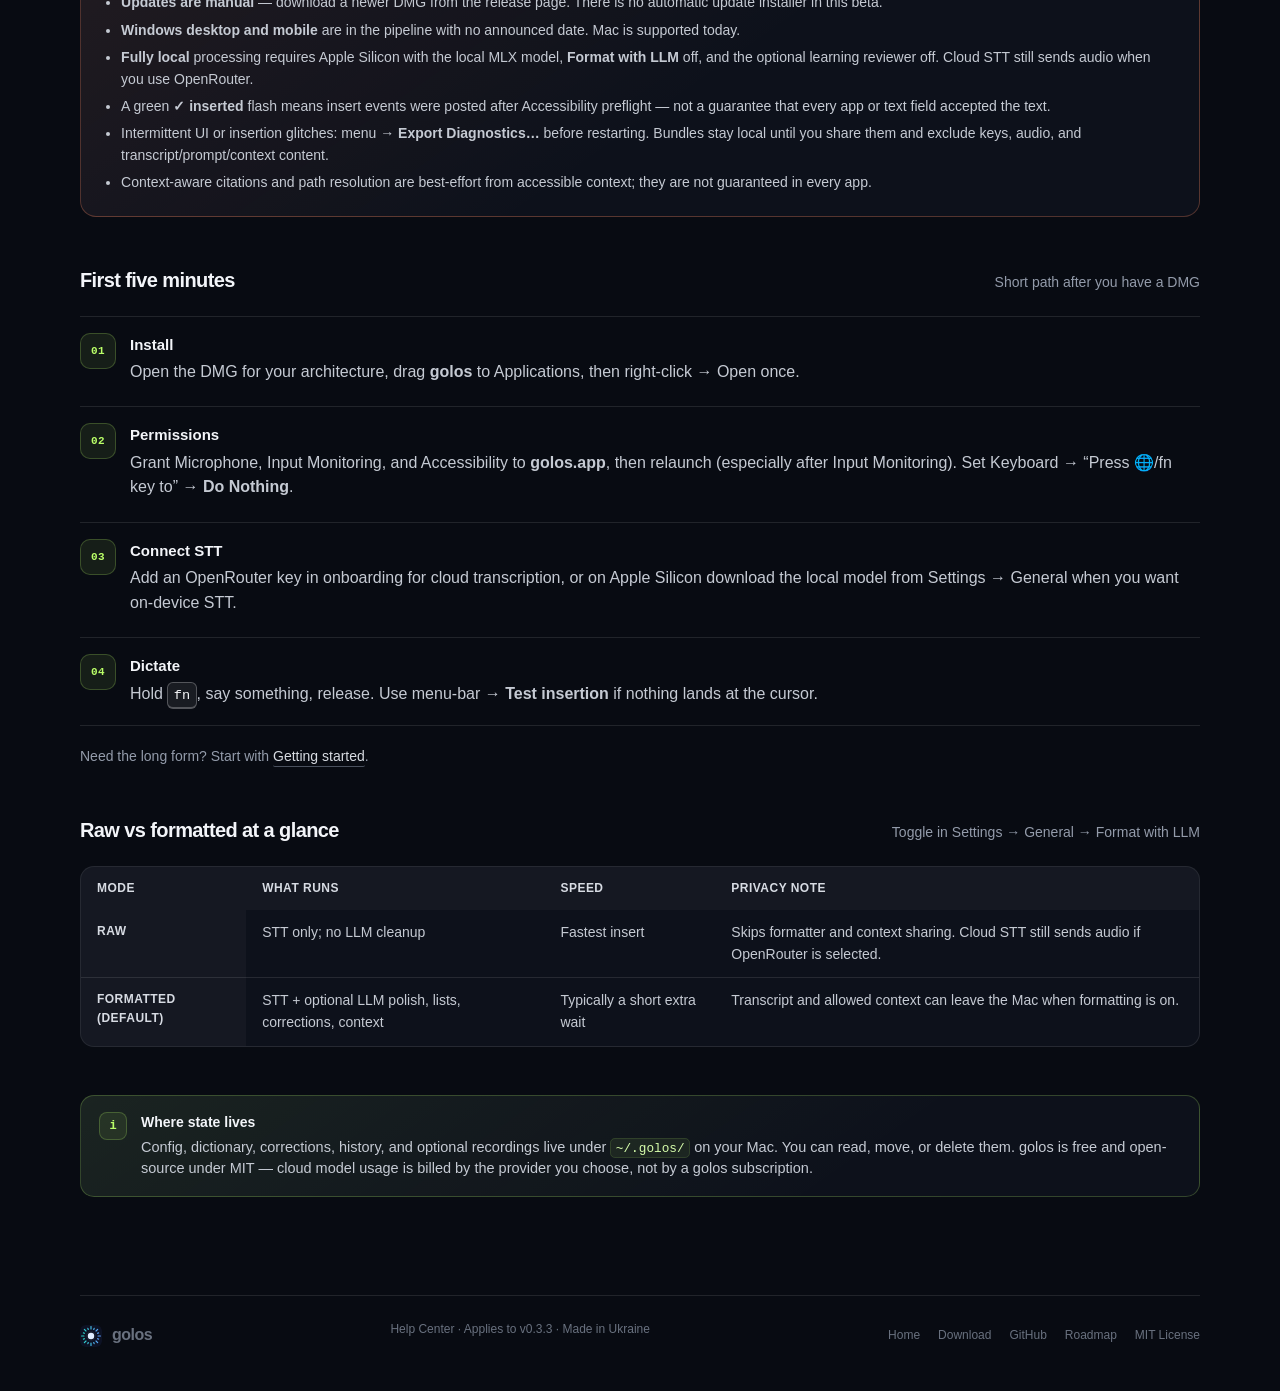
==== commit 5e24782a: "release: align repository and site for public v0.3.3 Bump package/DMG metadata to 0.3.3 (bundle buil" ====
--- a/site/docs/index.html
+++ b/site/docs/index.html
@@ -9,7 +9,7 @@
   <meta property="og:description" content="Docs for golos push-to-talk dictation on macOS: install, permissions, settings, privacy, and troubleshooting.">
   <meta property="og:type" content="website">
   <meta property="og:url" content="https://golos.dopomogai.com/docs/">
-  <title>Golos Help Center — docs for v0.3.2</title>
+  <title>Golos Help Center — docs for v0.3.3</title>
   <link rel="canonical" href="https://golos.dopomogai.com/docs/">
   <link rel="icon" type="image/svg+xml" sizes="any" href="../golos-mark.svg">
   <link rel="stylesheet" href="docs.css">
@@ -40,7 +40,7 @@
         Hold <kbd>fn</kbd>, speak, release; text is posted to the compatible frontmost text field.
       </p>
       <div class="page-hero-meta">
-        <span class="version-badge" title="Documentation applies to this public beta">Applies to v0.3.2</span>
+        <span class="version-badge" title="Documentation applies to this public beta">Applies to v0.3.3</span>
         <span class="muted" style="font-size:13px">macOS 13+ · Apple Silicon &amp; Intel</span>
       </div>
     </header>
@@ -71,7 +71,7 @@
     <section class="docs-section" aria-labelledby="topics-heading">
       <div class="docs-section-heading">
         <h2 id="topics-heading">Browse by topic</h2>
-        <p>Guides for day-to-day use of the v0.3.2 Mac beta</p>
+        <p>Guides for day-to-day use of the v0.3.3 Mac beta</p>
       </div>
       <ul class="docs-cards">
         <li data-docs-item data-docs-keywords="getting started install setup permissions onboarding first run dmg right-click open gatekeeper microphone accessibility input monitoring fn key apple silicon intel">
@@ -140,7 +140,7 @@
         <li>
           <a class="quick-link" href="https://golos.dopomogai.com/#download">
             <strong>Download</strong>
-            <span>Apple Silicon and Intel DMGs for v0.3.2 on the product page</span>
+            <span>Apple Silicon and Intel DMGs for v0.3.3 on the product page</span>
           </a>
         </li>
         <li>
@@ -158,7 +158,7 @@
         <li>
           <a class="quick-link" href="https://github.com/Dopomogai/golos/releases/latest" target="_blank" rel="noopener noreferrer">
             <strong>Release notes</strong>
-            <span>v0.3.2 assets, checksums, and changelog on GitHub Releases</span>
+            <span>v0.3.3 assets, checksums, and changelog on GitHub Releases</span>
           </a>
         </li>
       </ul>
@@ -168,7 +168,7 @@
       <div class="beta-notice" role="note">
         <h2 id="beta-heading">Beta notice</h2>
         <p>
-          This help center describes the public <strong>v0.3.2</strong> Mac beta.
+          This help center describes the public <strong>v0.3.3</strong> Mac beta.
           Expect rough edges. Read these constraints before you install:
         </p>
         <ul>
@@ -273,7 +273,7 @@
       <img class="brand-mark" src="../golos-mark.svg" width="22" height="22" alt="" aria-hidden="true">
       <span>golos</span>
     </a>
-    <p>Help Center · Applies to v0.3.2 · Made in Ukraine</p>
+    <p>Help Center · Applies to v0.3.3 · Made in Ukraine</p>
     <div class="docs-footer-links">
       <a href="https://golos.dopomogai.com/">Home</a>
       <a href="https://golos.dopomogai.com/#download">Download</a>
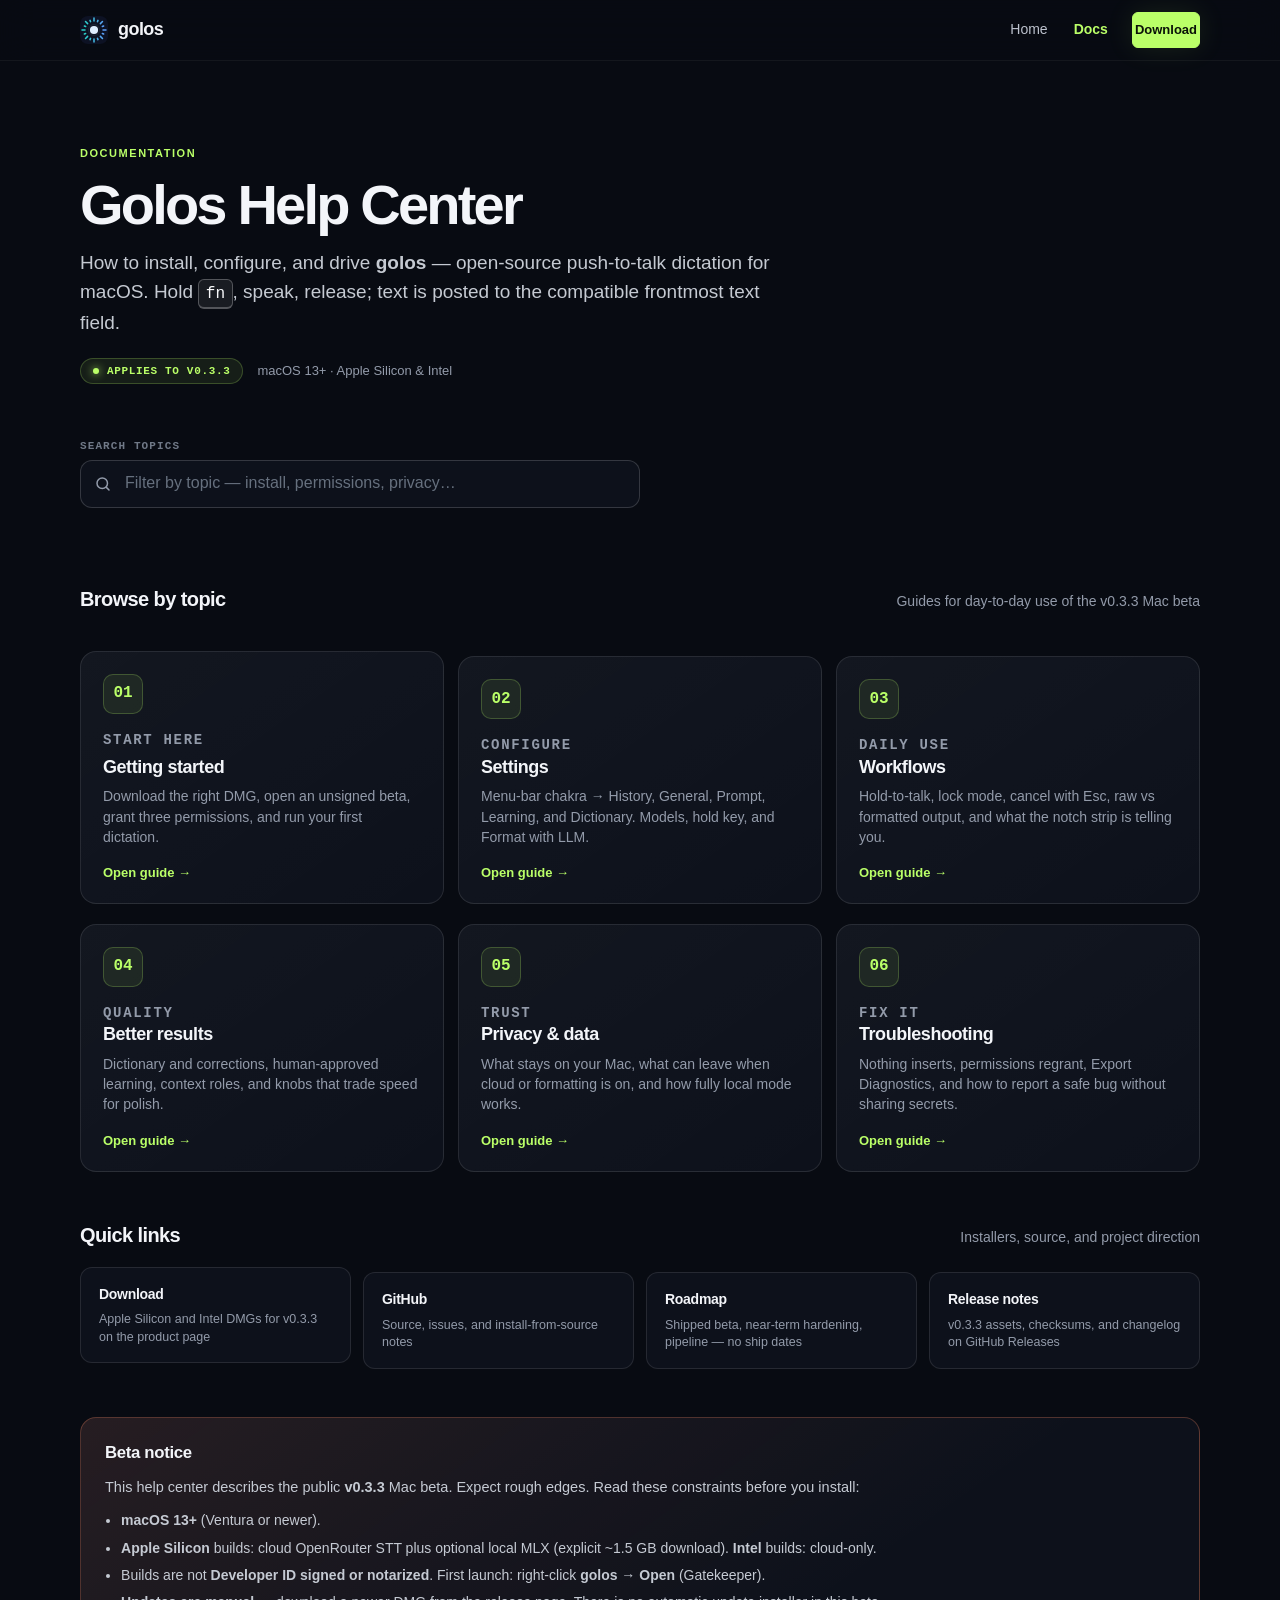
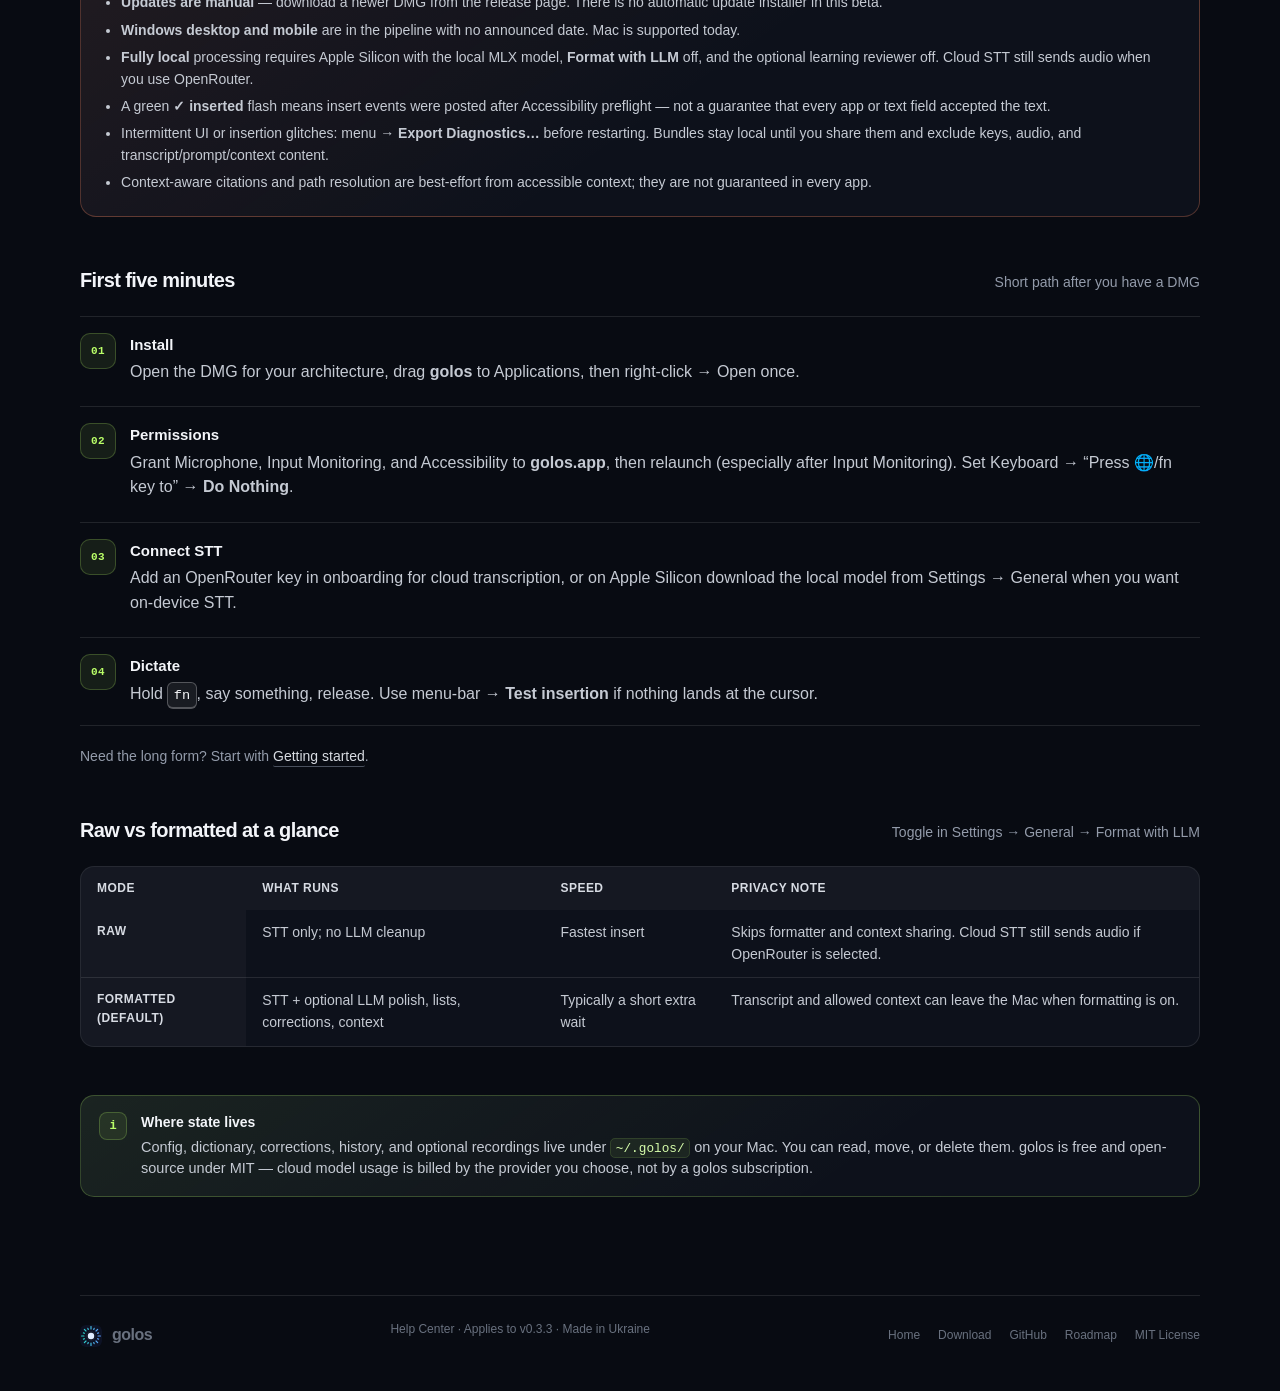
==== commit 08df429e: "docs: tighten v0.3.3 release claims and publish hashes" ====
--- a/site/docs/index.html
+++ b/site/docs/index.html
@@ -174,7 +174,7 @@
         <ul>
           <li><strong>macOS 13+</strong> (Ventura or newer).</li>
           <li><strong>Apple Silicon</strong> builds: cloud OpenRouter STT plus optional local MLX (explicit ~1.5&nbsp;GB download). <strong>Intel</strong> builds: cloud-only.</li>
-          <li>Builds are <strong>unsigned</strong>. First launch: right-click <strong>golos</strong> → <strong>Open</strong> (Gatekeeper). Do not expect signed or notarized builds yet.</li>
+          <li>Builds are not <strong>Developer ID signed or notarized</strong>. First launch: right-click <strong>golos</strong> → <strong>Open</strong> (Gatekeeper).</li>
           <li><strong>Updates are manual</strong> — download a newer DMG from the release page. There is no automatic update installer in this beta.</li>
           <li><strong>Windows desktop and mobile</strong> are in the pipeline with no announced date. Mac is supported today.</li>
           <li><strong>Fully local</strong> processing requires Apple Silicon with the local MLX model, <strong>Format with LLM</strong> off, and the optional learning reviewer off. Cloud STT still sends audio when you use OpenRouter.</li>
